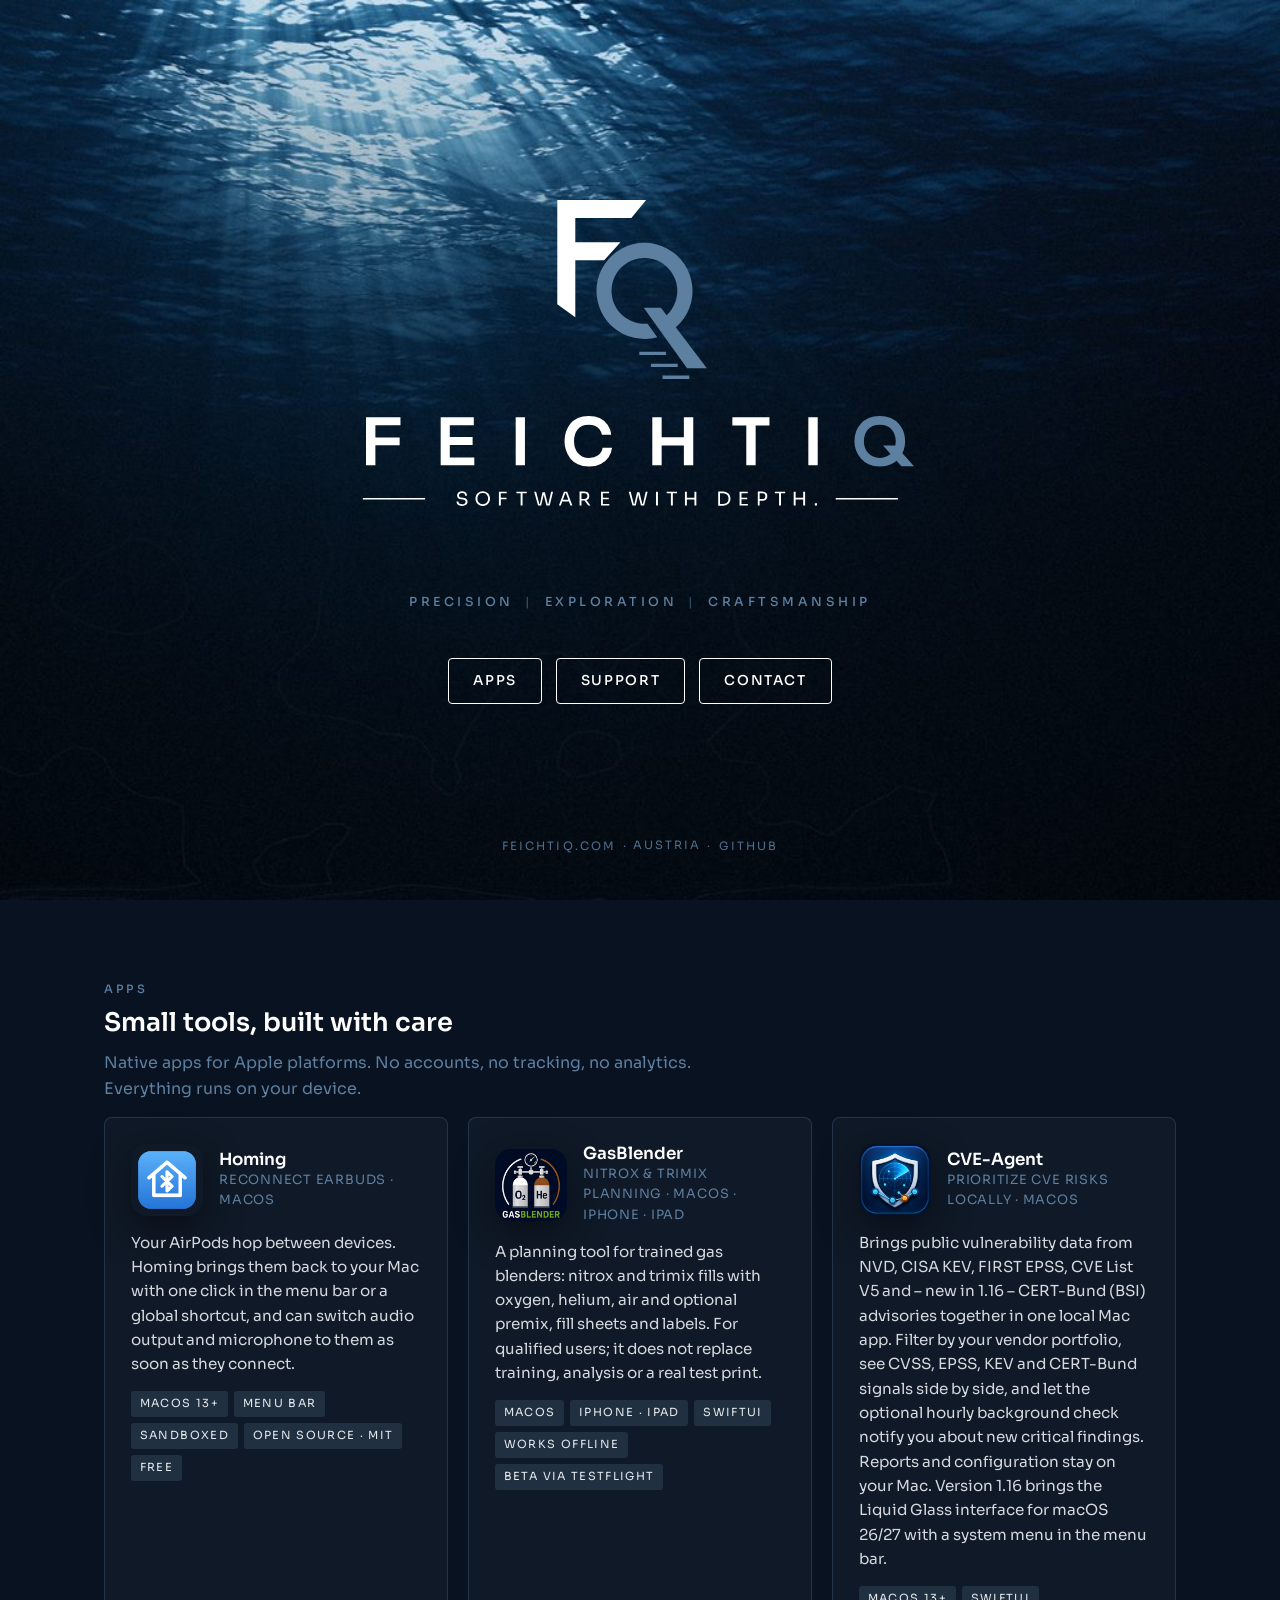
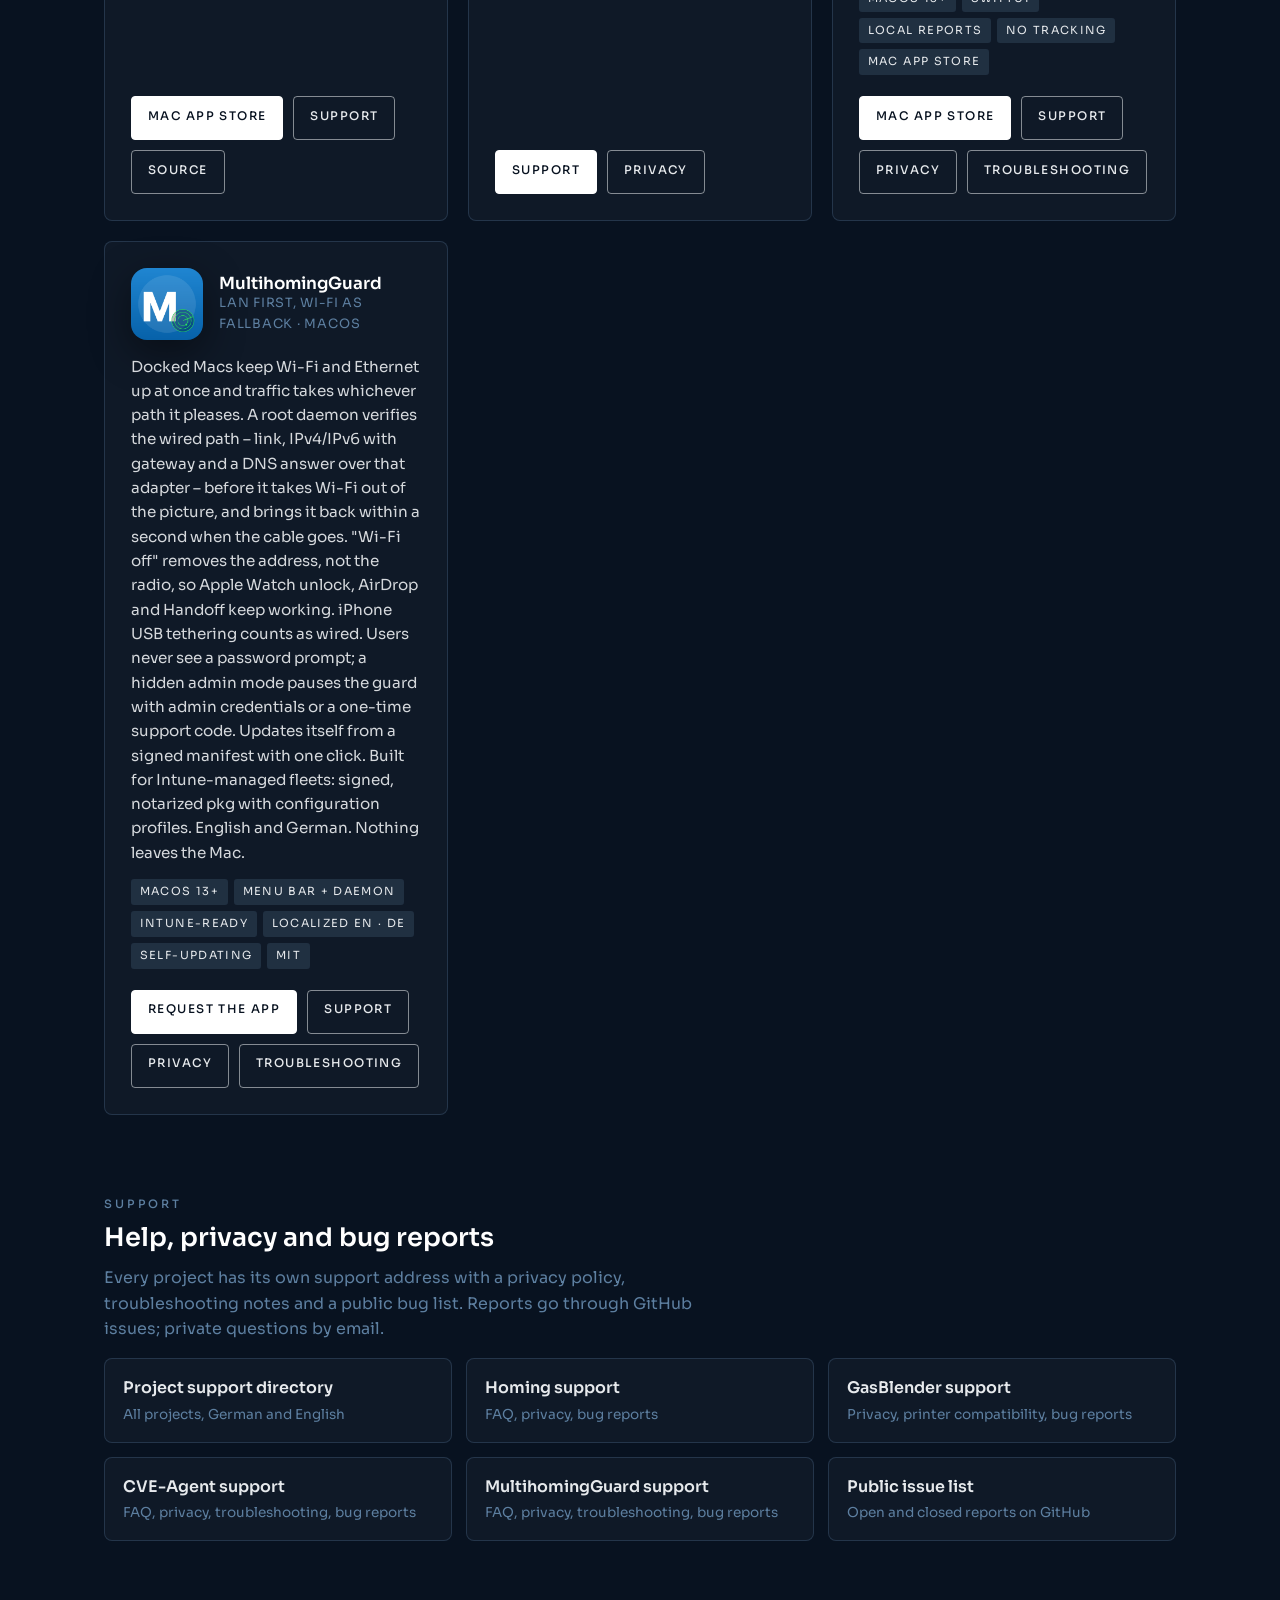
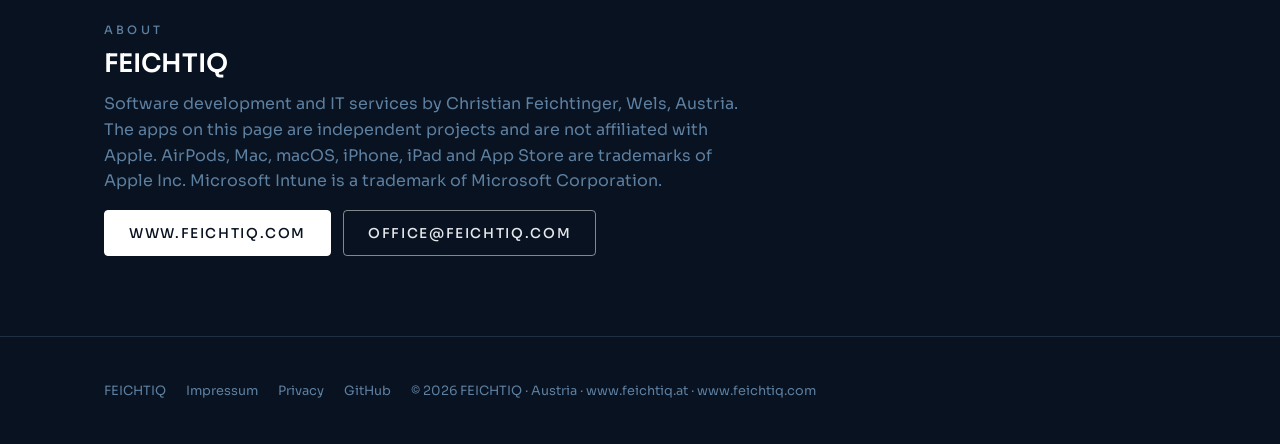
==== index.html @ 6951f6e7 "MultihomingGuard card: Wi-Fi off keeps Continuity, self-updating" ====
<!doctype html>
<html lang="en">
<head>
<meta charset="utf-8">
<meta name="viewport" content="width=device-width,initial-scale=1,viewport-fit=cover">
<title>FEICHTIQ — Apps by Christian Feichtinger</title>
<meta name="description" content="FEICHTIQ. Software with depth. Homing, CVE-Agent and MultihomingGuard for macOS, GasBlender for macOS, iPhone and iPad — apps, support and source code by Christian Feichtinger, Austria.">
<link rel="canonical" href="https://feichti01.github.io/">
<link rel="icon" href="/favicon.ico" sizes="16x16 32x32 48x48"><link rel="icon" type="image/svg+xml" href="/favicon.svg"><link rel="apple-touch-icon" href="/apple-touch-icon.png"><link rel="manifest" href="/site.webmanifest"><meta name="theme-color" content="#081220">
<meta property="og:title" content="FEICHTIQ — Apps by Christian Feichtinger"><meta property="og:description" content="Software with depth. Homing, CVE-Agent and MultihomingGuard for macOS, GasBlender for macOS, iPhone and iPad."><meta property="og:image" content="https://feichti01.github.io/img/og-1200x630.jpg"><meta property="og:url" content="https://feichti01.github.io/"><meta name="twitter:card" content="summary_large_image">
<link rel="preload" href="/fonts/Sora-var.woff2" as="font" type="font/woff2" crossorigin>
<link rel="stylesheet" href="/css/site.css?v=20260919">
</head>
<body class="dark">

<header class="hero">
  <img class="logo" src="/img/logo-stacked-dark.svg" alt="FEICHTIQ — Software with depth." width="1230" height="1226">
  <p class="tri"><span>Precision</span><span>Exploration</span><span>Craftsmanship</span></p>
  <div class="cta"><a class="btn" href="#apps">Apps</a><a class="btn" href="https://feichti01.github.io/support/">Support</a><a class="btn" href="mailto:office@feichtiq.com">Contact</a></div>
  <p class="at"><a href="https://www.feichtiq.com">feichtiq.com</a>· Austria ·<a href="https://github.com/feichti01">GitHub</a></p>
</header>

<main class="wrap">

<section class="block" id="apps" aria-labelledby="apps-heading">
  <p class="eyebrow">Apps</p>
  <h2 id="apps-heading">Small tools, built with care</h2>
  <p class="lead">Native apps for Apple platforms. No accounts, no tracking, no analytics. Everything runs on your device.</p>
  <div class="grid">

    <article class="app" aria-labelledby="homing-heading">
      <div class="head">
        <img class="icon" src="/img/homing-512.png" alt="" width="72" height="72">
        <div><h3 id="homing-heading">Homing</h3><div class="sub">Reconnect Earbuds · macOS</div></div>
      </div>
      <p>Your AirPods hop between devices. Homing brings them back to your Mac with one click in the menu bar or a global shortcut, and can switch audio output and microphone to them as soon as they connect.</p>
      <div class="tags"><span>macOS 13+</span><span>Menu bar</span><span>Sandboxed</span><span>Open source · MIT</span><span>Free</span></div>
      <div class="actions">
        <a class="btn solid" href="https://apps.apple.com/app/homing-reconnect-earbuds/id6809006124?mt=12">Mac App Store</a>
        <a class="btn quiet" href="https://feichti01.github.io/support/homing/en/">Support</a>
        <a class="btn quiet" href="https://github.com/feichti01/homing">Source</a>
      </div>
    </article>

    <article class="app" aria-labelledby="gasblender-heading">
      <div class="head">
        <img class="icon" src="/img/gasblender-512.png" alt="" width="72" height="72">
        <div><h3 id="gasblender-heading">GasBlender</h3><div class="sub">Nitrox &amp; Trimix planning · macOS · iPhone · iPad</div></div>
      </div>
      <p>A planning tool for trained gas blenders: nitrox and trimix fills with oxygen, helium, air and optional premix, fill sheets and labels. For qualified users; it does not replace training, analysis or a real test print.</p>
      <div class="tags"><span>macOS</span><span>iPhone · iPad</span><span>SwiftUI</span><span>Works offline</span><span>Beta via TestFlight</span></div>
      <div class="actions">
        <a class="btn solid" href="https://feichti01.github.io/gasblender/support/en/">Support</a>
        <a class="btn quiet" href="https://feichti01.github.io/gasblender/support/privacy.html#english">Privacy</a>
      </div>
    </article>

    <article class="app" aria-labelledby="cveagent-heading">
      <div class="head">
        <img class="icon" src="/img/cveagent-512.png" alt="" width="72" height="72">
        <div><h3 id="cveagent-heading">CVE-Agent</h3><div class="sub">Prioritize CVE risks locally · macOS</div></div>
      </div>
      <p>Brings public vulnerability data from NVD, CISA KEV, FIRST EPSS, CVE List V5 and – new in 1.16 – CERT-Bund (BSI) advisories together in one local Mac app. Filter by your vendor portfolio, see CVSS, EPSS, KEV and CERT-Bund signals side by side, and let the optional hourly background check notify you about new critical findings. Reports and configuration stay on your Mac. Version 1.16 brings the Liquid Glass interface for macOS 26/27 with a system menu in the menu bar.</p>
      <div class="tags"><span>macOS 13+</span><span>SwiftUI</span><span>Local reports</span><span>No tracking</span><span>Mac App Store</span></div>
      <div class="actions">
        <a class="btn solid" href="https://apps.apple.com/at/app/cve-agent/id6811044823?mt=12">Mac App Store</a>
        <a class="btn quiet" href="https://feichti01.github.io/support/cveagent/en/">Support</a>
        <a class="btn quiet" href="https://feichti01.github.io/support/cveagent/privacy.html">Privacy</a>
        <a class="btn quiet" href="https://feichti01.github.io/support/cveagent/troubleshooting.html">Troubleshooting</a>
      </div>
    </article>

    <article class="app" aria-labelledby="multihomingguard-heading">
      <div class="head">
        <img class="icon" src="/img/multihomingguard-512.png" alt="" width="72" height="72">
        <div><h3 id="multihomingguard-heading">MultihomingGuard</h3><div class="sub">LAN first, Wi-Fi as fallback · macOS</div></div>
      </div>
      <p>Docked Macs keep Wi-Fi and Ethernet up at once and traffic takes whichever path it pleases. A root daemon verifies the wired path – link, IPv4/IPv6 with gateway and a DNS answer over that adapter – before it takes Wi-Fi out of the picture, and brings it back within a second when the cable goes. "Wi-Fi off" removes the address, not the radio, so Apple Watch unlock, AirDrop and Handoff keep working. iPhone USB tethering counts as wired. Users never see a password prompt; a hidden admin mode pauses the guard with admin credentials or a one-time support code. Updates itself from a signed manifest with one click. Built for Intune-managed fleets: signed, notarized pkg with configuration profiles. English and German. Nothing leaves the Mac.</p>
      <div class="tags"><span>macOS 13+</span><span>Menu bar + daemon</span><span>Intune-ready</span><span>Localized EN · DE</span><span>Self-updating</span><span>MIT</span></div>
      <div class="actions">
        <a class="btn solid" href="mailto:office@feichtiq.com?subject=MultihomingGuard">Request the app</a>
        <a class="btn quiet" href="https://feichti01.github.io/support/multihomingguard/en/">Support</a>
        <a class="btn quiet" href="https://feichti01.github.io/support/multihomingguard/privacy.html#english">Privacy</a>
        <a class="btn quiet" href="https://feichti01.github.io/support/multihomingguard/troubleshooting.html#english">Troubleshooting</a>
      </div>
    </article>

  </div>
</section>

<section class="block" id="support" aria-labelledby="support-heading">
  <p class="eyebrow">Support</p>
  <h2 id="support-heading">Help, privacy and bug reports</h2>
  <p class="lead">Every project has its own support address with a privacy policy, troubleshooting notes and a public bug list. Reports go through GitHub issues; private questions by email.</p>
  <div class="links">
    <a href="https://feichti01.github.io/support/"><b>Project support directory</b><span>All projects, German and English</span></a>
    <a href="https://feichti01.github.io/support/homing/en/"><b>Homing support</b><span>FAQ, privacy, bug reports</span></a>
    <a href="https://feichti01.github.io/gasblender/support/en/"><b>GasBlender support</b><span>Privacy, printer compatibility, bug reports</span></a>
    <a href="https://feichti01.github.io/support/cveagent/en/"><b>CVE-Agent support</b><span>FAQ, privacy, troubleshooting, bug reports</span></a>
    <a href="https://feichti01.github.io/support/multihomingguard/en/"><b>MultihomingGuard support</b><span>FAQ, privacy, troubleshooting, bug reports</span></a>
    <a href="https://github.com/feichti01/support/issues"><b>Public issue list</b><span>Open and closed reports on GitHub</span></a>
  </div>
</section>

<section class="block" id="about" aria-labelledby="about-heading">
  <p class="eyebrow">About</p>
  <h2 id="about-heading">FEICHTIQ</h2>
  <p class="lead">Software development and IT services by Christian Feichtinger, Wels, Austria. The apps on this page are independent projects and are not affiliated with Apple. AirPods, Mac, macOS, iPhone, iPad and App Store are trademarks of Apple Inc. Microsoft Intune is a trademark of Microsoft Corporation.</p>
  <div class="cta" style="display:flex;flex-wrap:wrap;gap:12px"><a class="btn solid" href="https://www.feichtiq.com">www.feichtiq.com</a><a class="btn quiet" href="mailto:office@feichtiq.com">office@feichtiq.com</a></div>
</section>

</main>

<footer><div class="wrap"><a href="/">FEICHTIQ</a><a href="https://www.feichtiq.com/impressum/">Impressum</a><a href="/privacy/">Privacy</a><a href="https://github.com/feichti01">GitHub</a><span>© 2026 FEICHTIQ · Austria · www.feichtiq.at · www.feichtiq.com</span></div></footer>
</body>
</html>
---- css/site.css ----
/* feichti01.github.io — FEICHTIQ corporate design, mirrored from www.feichtiq.com (scripts/build_site.py).
   Sora self-hosted (OFL). No third-party requests, no scripts, no cookies. */
@font-face{font-family:"Sora";src:url(/fonts/Sora-var.woff2) format("woff2");font-weight:300 700;font-style:normal;font-display:swap}
:root{--navy:#081220;--ocean:#1E2937;--steel:#334155;--azure:#5D7FA0;--ice:#E6E9EC;--white:#fff}
*{box-sizing:border-box}html{scroll-behavior:smooth;-webkit-text-size-adjust:100%}
@media(prefers-reduced-motion:reduce){html{scroll-behavior:auto}}
body{margin:0;font-family:"Sora","Inter","SF Pro Display","Segoe UI",system-ui,sans-serif;color:var(--navy);background:var(--white);-webkit-font-smoothing:antialiased;line-height:1.6;overflow-x:hidden}
a{color:inherit}img{max-width:100%;height:auto;display:block}
.wrap{max-width:1120px;margin:0 auto;padding:0 clamp(20px,5vw,24px);padding-left:max(clamp(20px,5vw,24px),env(safe-area-inset-left));padding-right:max(clamp(20px,5vw,24px),env(safe-area-inset-right))}
.eyebrow{font-size:.72rem;letter-spacing:.28em;text-transform:uppercase;color:var(--azure);font-weight:500;margin:0 0 .6rem}
h1,h2,h3{font-weight:600;line-height:1.15;margin:0 0 .5em}
h1{font-size:clamp(1.75rem,6vw,2.5rem)}h2{font-size:clamp(1.3rem,4.5vw,1.6rem);margin-top:0}h3{font-size:1.05rem;margin:0 0 .3rem}
p{margin:0 0 1rem}
.btn{display:inline-block;padding:.8rem 1.5rem;min-height:44px;border:1px solid currentColor;border-radius:4px;text-decoration:none;font-size:.85rem;letter-spacing:.12em;text-transform:uppercase;font-weight:500;line-height:1.4}
.btn:hover{background:rgba(255,255,255,.08)}
.btn.solid{background:var(--navy);color:#fff;border-color:var(--navy)}.btn.solid:hover{background:var(--steel);border-color:var(--steel)}
.btn.quiet{color:var(--steel)}.btn.quiet:hover{background:var(--ice)}
section.block{padding:clamp(3rem,8vw,5rem) 0 0}
section.block .lead{max-width:640px;color:var(--steel)}
.grid{display:grid;gap:20px;grid-template-columns:repeat(auto-fill,minmax(min(100%,300px),1fr))}
.app{border:1px solid var(--ice);border-radius:8px;background:#fff;padding:clamp(18px,3vw,26px);display:flex;flex-direction:column;gap:.9rem}
.app .head{display:flex;align-items:center;gap:16px}
.app .icon{width:72px;height:72px;flex:0 0 72px;border-radius:16px;box-shadow:0 1px 0 rgba(8,18,32,.08),0 0 0 1px rgba(8,18,32,.06)}
.app .head h3{margin:0}.app .head .sub{font-size:.8rem;color:var(--steel);letter-spacing:.06em;text-transform:uppercase}
.app p{margin:0;font-size:.95rem}
.app .tags{display:flex;flex-wrap:wrap;gap:6px}
.app .tags span{font-size:.7rem;letter-spacing:.12em;text-transform:uppercase;color:var(--steel);background:var(--ice);padding:.25rem .55rem;border-radius:3px}
.app .actions{display:flex;flex-wrap:wrap;gap:10px;margin-top:auto;padding-top:.4rem}
.app .actions .btn{font-size:.74rem;padding:.65rem 1rem}
.links{display:grid;gap:14px;grid-template-columns:repeat(auto-fill,minmax(min(100%,260px),1fr))}
.links a{display:flex;flex-direction:column;gap:.2rem;min-height:44px;padding:1rem 1.1rem;border:1px solid var(--ice);border-radius:8px;text-decoration:none}
.links a b{font-weight:600}.links a span{font-size:.85rem;color:var(--steel)}
.links a:hover{border-color:var(--azure)}
footer{margin-top:clamp(3rem,8vw,5rem);padding:2.5rem 0 max(2.5rem,env(safe-area-inset-bottom));border-top:1px solid var(--ice);font-size:.8rem;color:var(--steel)}
footer .wrap{display:flex;flex-wrap:wrap;align-items:baseline;gap:.5rem 20px}
footer a{text-decoration:none;padding:.2rem 0}
nav.top{position:sticky;top:0;background:rgba(255,255,255,.92);backdrop-filter:blur(8px);-webkit-backdrop-filter:blur(8px);border-bottom:1px solid var(--ice);z-index:9}
nav.top .wrap{display:flex;align-items:center;justify-content:space-between;gap:12px;min-height:60px;padding-top:env(safe-area-inset-top)}
nav.top img{height:clamp(22px,5.5vw,30px);width:auto}
nav.top a{text-decoration:none;font-size:clamp(.68rem,2.2vw,.8rem);letter-spacing:.14em;text-transform:uppercase;margin-left:clamp(12px,3vw,22px);color:var(--steel)}
.legal{max-width:760px}
.legal h2{font-size:clamp(1.1rem,3.6vw,1.3rem);margin-top:2.6rem;padding-top:1.4rem;border-top:1px solid var(--ice)}
.legal h2:first-of-type{border-top:0;padding-top:0}
.legal ul{margin:0 0 1rem;padding-left:1.25rem}.legal li{margin-bottom:.4rem}
.legal .lead{font-size:1.02rem;color:var(--steel)}
.legal .stand{margin-top:2.5rem;font-size:.85rem;color:var(--steel)}
.legal a{text-underline-offset:2px}
/* hero — identical breakpoints and density switching to www.feichtiq.com */
.hero{min-height:100svh;display:flex;flex-direction:column;align-items:center;justify-content:center;text-align:center;position:relative;color:#fff;
  padding:calc(4.5rem + env(safe-area-inset-top)) max(clamp(20px,6vw,24px),env(safe-area-inset-left)) calc(6.5rem + env(safe-area-inset-bottom));
  background:var(--navy) url(/img/hero-768.jpg) center/cover no-repeat}
@media(min-width:769px){.hero{background-image:url(/img/hero-1280.jpg)}}
@media(min-width:1301px){.hero{background-image:url(/img/hero-1920.jpg)}}
@media(max-width:768px) and (min-resolution:2dppx){.hero{background-image:url(/img/hero-1280.jpg)}}
@media(min-width:769px) and (min-resolution:2dppx){.hero{background-image:url(/img/hero-1920.jpg)}}
@media(min-width:1301px) and (min-resolution:1.5dppx){.hero{background-image:url(/img/hero-2560.jpg)}}
.hero .logo{width:min(620px,84vw)}
.hero .tri{margin:clamp(2rem,7vw,3.2rem) 0 0;display:flex;flex-wrap:wrap;justify-content:center;gap:.15em 0;
  font-size:clamp(.62rem,2.3vw,.78rem);letter-spacing:.28em;text-transform:uppercase;color:var(--azure);font-weight:500}
.hero .tri span+span::before{content:"|";margin:0 .9em;opacity:.55}
.hero .cta{margin-top:clamp(2rem,6vw,2.8rem);display:flex;gap:14px;flex-wrap:wrap;justify-content:center}
.hero .at{position:absolute;left:0;right:0;bottom:calc(1.5rem + env(safe-area-inset-bottom));padding:0 20px;line-height:2;
  font-size:clamp(.64rem,2.1vw,.72rem);letter-spacing:.18em;text-transform:uppercase;color:var(--azure);opacity:.85}
.hero .at a{text-decoration:none;margin:0 .6em;display:inline-block;padding:.15rem 0}
@media(max-width:520px){.hero .tri{flex-direction:column;gap:.55em}.hero .tri span+span::before{content:none}}
@media(max-height:680px){.hero{padding-bottom:calc(2.5rem + env(safe-area-inset-bottom))}.hero .at{position:static;margin-top:2.5rem}}

/* dark variant (landing page): sections below the hero in the FEICHTIQ navy like www.feichtiq.com */
body.dark{background:var(--navy);color:var(--ice)}
body.dark section.block .lead,body.dark .app .head .sub,body.dark .links a span,body.dark footer{color:var(--azure)}
body.dark h2,body.dark h3{color:#fff}
body.dark .app{background:rgba(30,41,55,.35);border-color:rgba(93,127,160,.28)}
body.dark .app .icon{box-shadow:0 12px 40px rgba(0,0,0,.45)}
body.dark .app p{opacity:.92}
body.dark .app .tags span{color:var(--ice);background:rgba(93,127,160,.22)}
body.dark .btn.solid{background:#fff;color:var(--navy);border-color:#fff}body.dark .btn.solid:hover{background:var(--ice);border-color:var(--ice)}
body.dark .btn.quiet{color:var(--ice);border-color:rgba(230,233,236,.55)}body.dark .btn.quiet:hover{background:rgba(255,255,255,.08)}
body.dark .links a{border-color:rgba(93,127,160,.28);background:rgba(30,41,55,.35)}body.dark .links a:hover{border-color:var(--azure)}
body.dark footer{border-top-color:rgba(93,127,160,.28)}
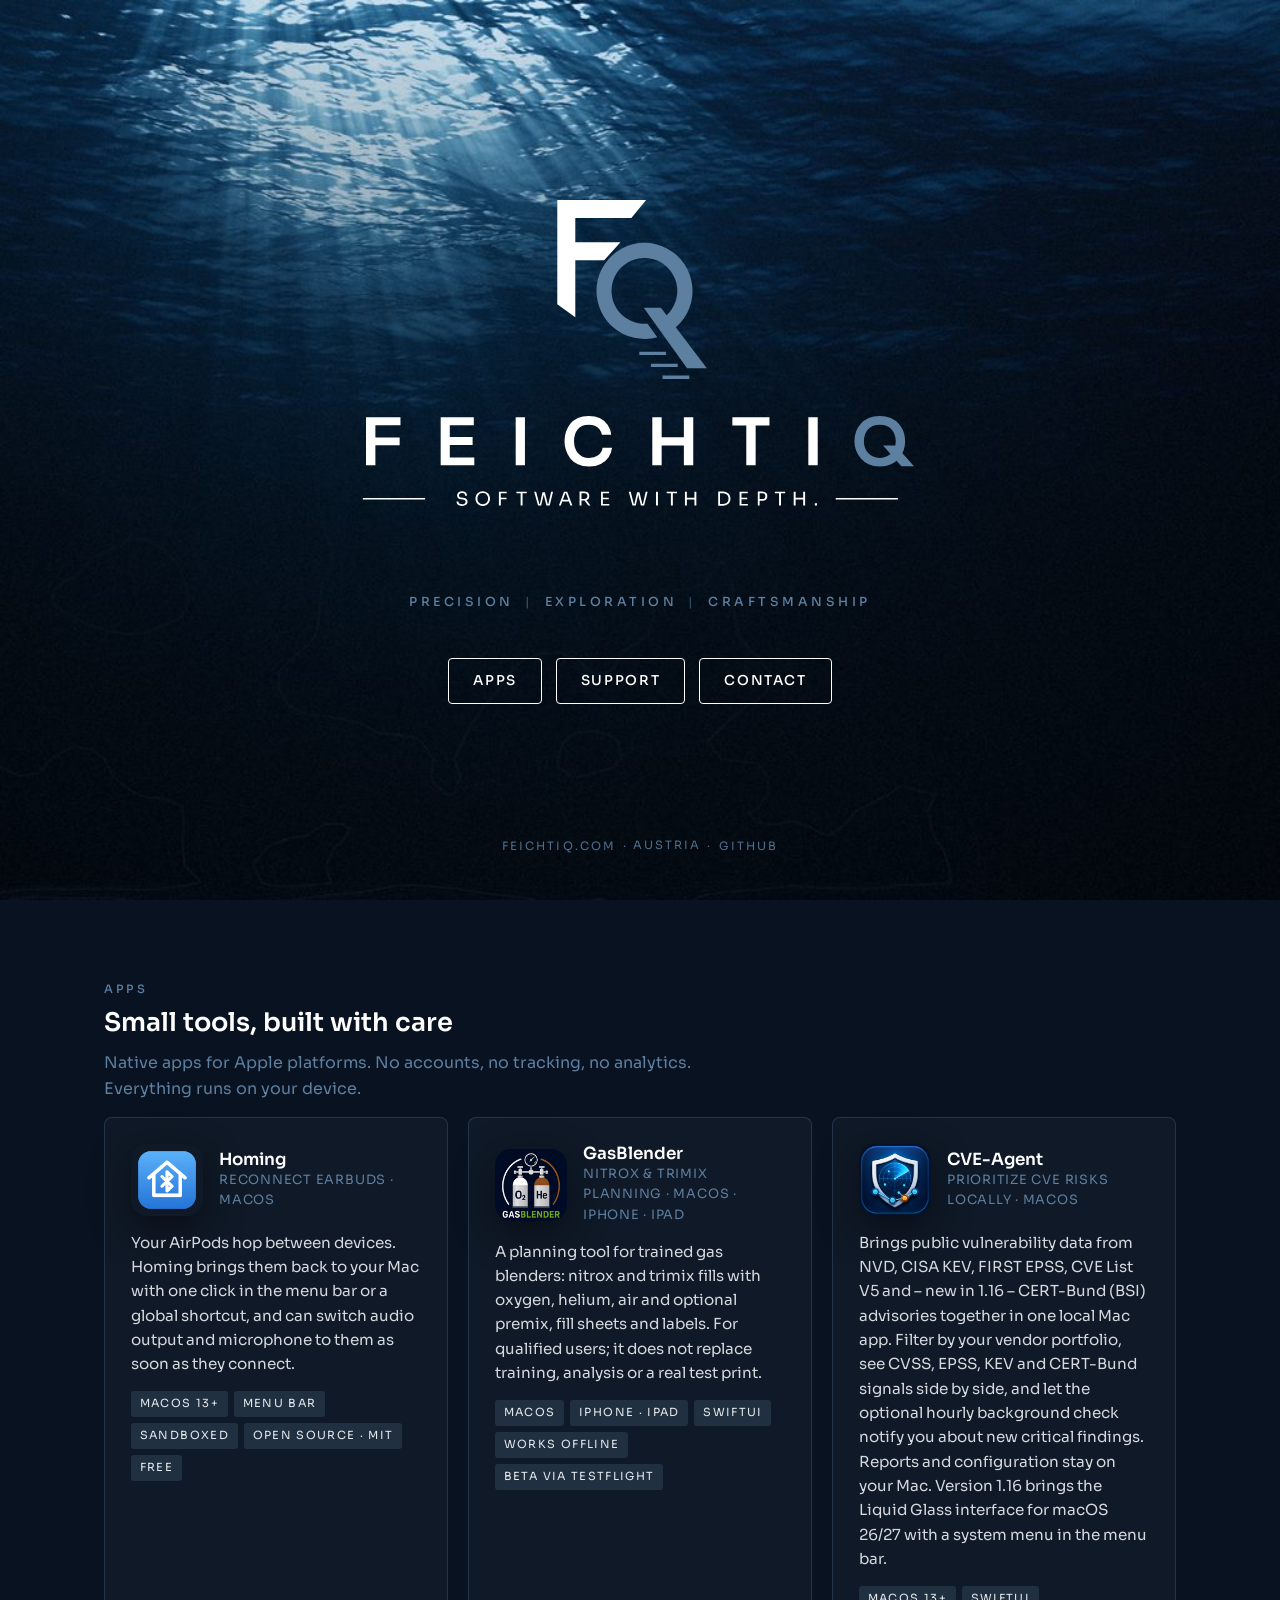
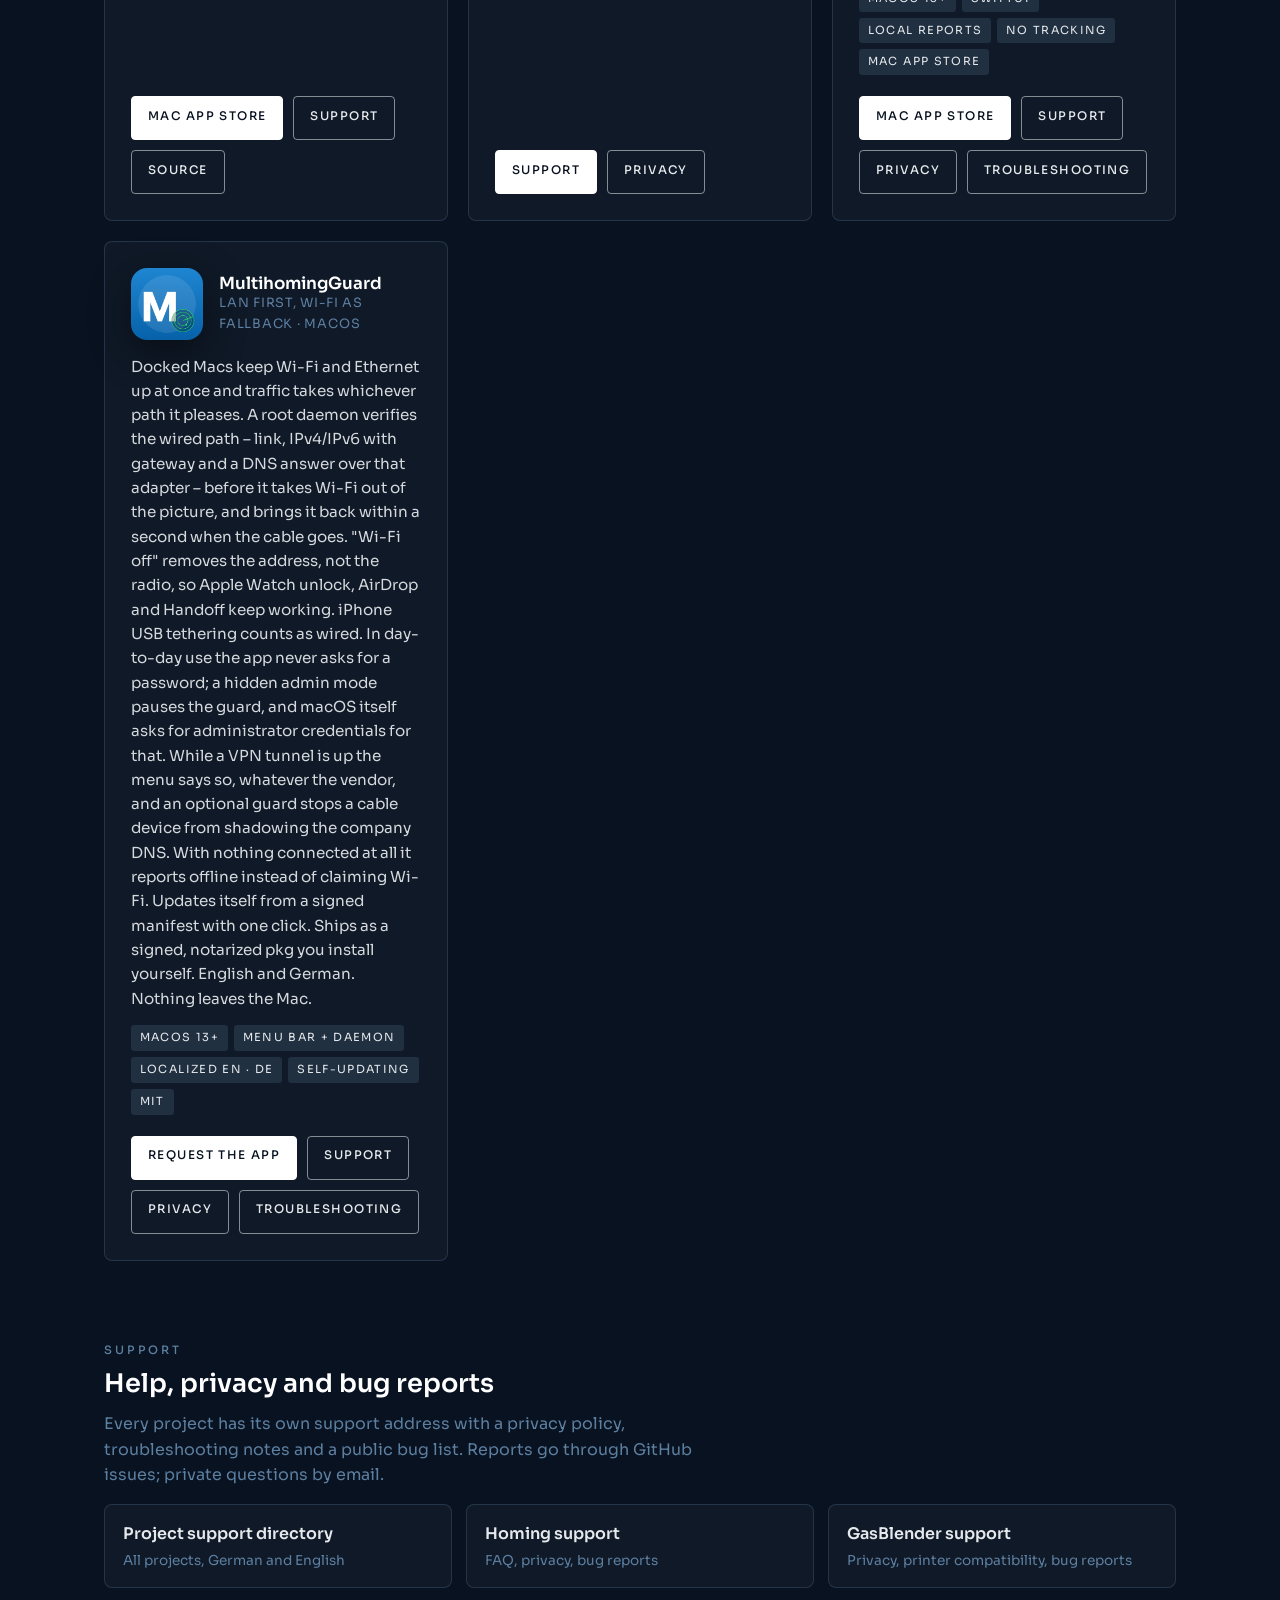
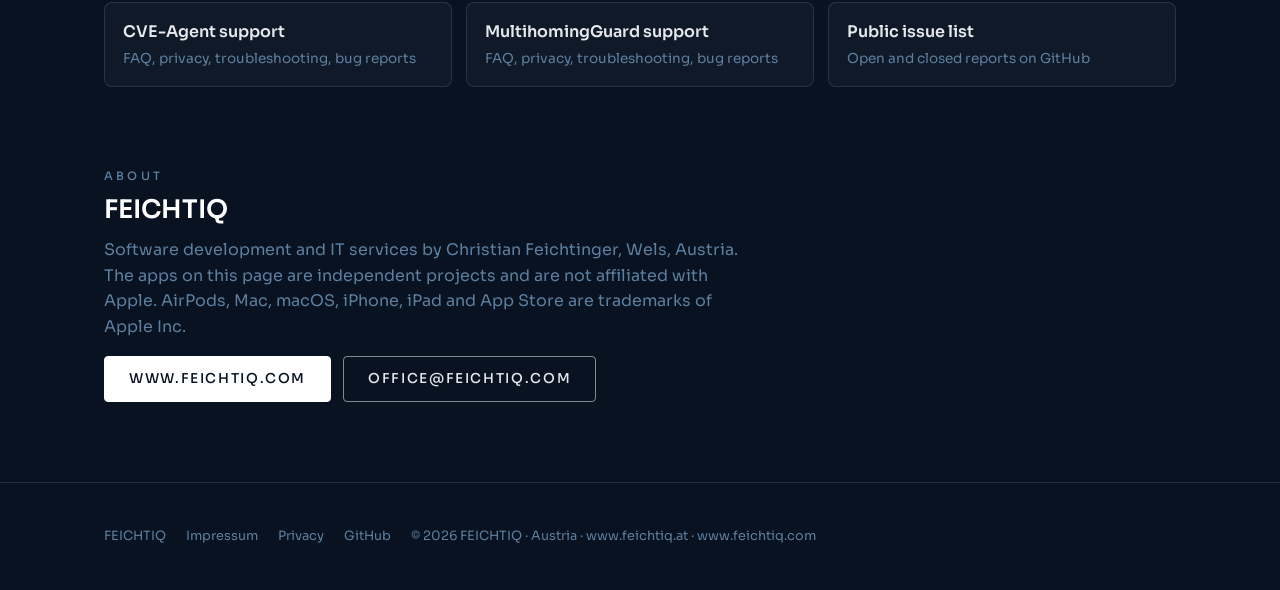
==== commit 8fe718f1: "MultihomingGuard card: self-service install, no fleet claims Fleet management left the product, so t" ====
--- a/index.html
+++ b/index.html
@@ -75,8 +75,8 @@
         <img class="icon" src="/img/multihomingguard-512.png" alt="" width="72" height="72">
         <div><h3 id="multihomingguard-heading">MultihomingGuard</h3><div class="sub">LAN first, Wi-Fi as fallback · macOS</div></div>
       </div>
-      <p>Docked Macs keep Wi-Fi and Ethernet up at once and traffic takes whichever path it pleases. A root daemon verifies the wired path – link, IPv4/IPv6 with gateway and a DNS answer over that adapter – before it takes Wi-Fi out of the picture, and brings it back within a second when the cable goes. "Wi-Fi off" removes the address, not the radio, so Apple Watch unlock, AirDrop and Handoff keep working. iPhone USB tethering counts as wired. Users never see a password prompt; a hidden admin mode pauses the guard with admin credentials or a one-time support code. Updates itself from a signed manifest with one click. Built for Intune-managed fleets: signed, notarized pkg with configuration profiles. English and German. Nothing leaves the Mac.</p>
-      <div class="tags"><span>macOS 13+</span><span>Menu bar + daemon</span><span>Intune-ready</span><span>Localized EN · DE</span><span>Self-updating</span><span>MIT</span></div>
+      <p>Docked Macs keep Wi-Fi and Ethernet up at once and traffic takes whichever path it pleases. A root daemon verifies the wired path – link, IPv4/IPv6 with gateway and a DNS answer over that adapter – before it takes Wi-Fi out of the picture, and brings it back within a second when the cable goes. "Wi-Fi off" removes the address, not the radio, so Apple Watch unlock, AirDrop and Handoff keep working. iPhone USB tethering counts as wired. In day-to-day use the app never asks for a password; a hidden admin mode pauses the guard, and macOS itself asks for administrator credentials for that. While a VPN tunnel is up the menu says so, whatever the vendor, and an optional guard stops a cable device from shadowing the company DNS. With nothing connected at all it reports offline instead of claiming Wi-Fi. Updates itself from a signed manifest with one click. Ships as a signed, notarized pkg you install yourself. English and German. Nothing leaves the Mac.</p>
+      <div class="tags"><span>macOS 13+</span><span>Menu bar + daemon</span><span>Localized EN · DE</span><span>Self-updating</span><span>MIT</span></div>
       <div class="actions">
         <a class="btn solid" href="mailto:office@feichtiq.com?subject=MultihomingGuard">Request the app</a>
         <a class="btn quiet" href="https://feichti01.github.io/support/multihomingguard/en/">Support</a>
@@ -105,7 +105,7 @@
 <section class="block" id="about" aria-labelledby="about-heading">
   <p class="eyebrow">About</p>
   <h2 id="about-heading">FEICHTIQ</h2>
-  <p class="lead">Software development and IT services by Christian Feichtinger, Wels, Austria. The apps on this page are independent projects and are not affiliated with Apple. AirPods, Mac, macOS, iPhone, iPad and App Store are trademarks of Apple Inc. Microsoft Intune is a trademark of Microsoft Corporation.</p>
+  <p class="lead">Software development and IT services by Christian Feichtinger, Wels, Austria. The apps on this page are independent projects and are not affiliated with Apple. AirPods, Mac, macOS, iPhone, iPad and App Store are trademarks of Apple Inc.</p>
   <div class="cta" style="display:flex;flex-wrap:wrap;gap:12px"><a class="btn solid" href="https://www.feichtiq.com">www.feichtiq.com</a><a class="btn quiet" href="mailto:office@feichtiq.com">office@feichtiq.com</a></div>
 </section>
 
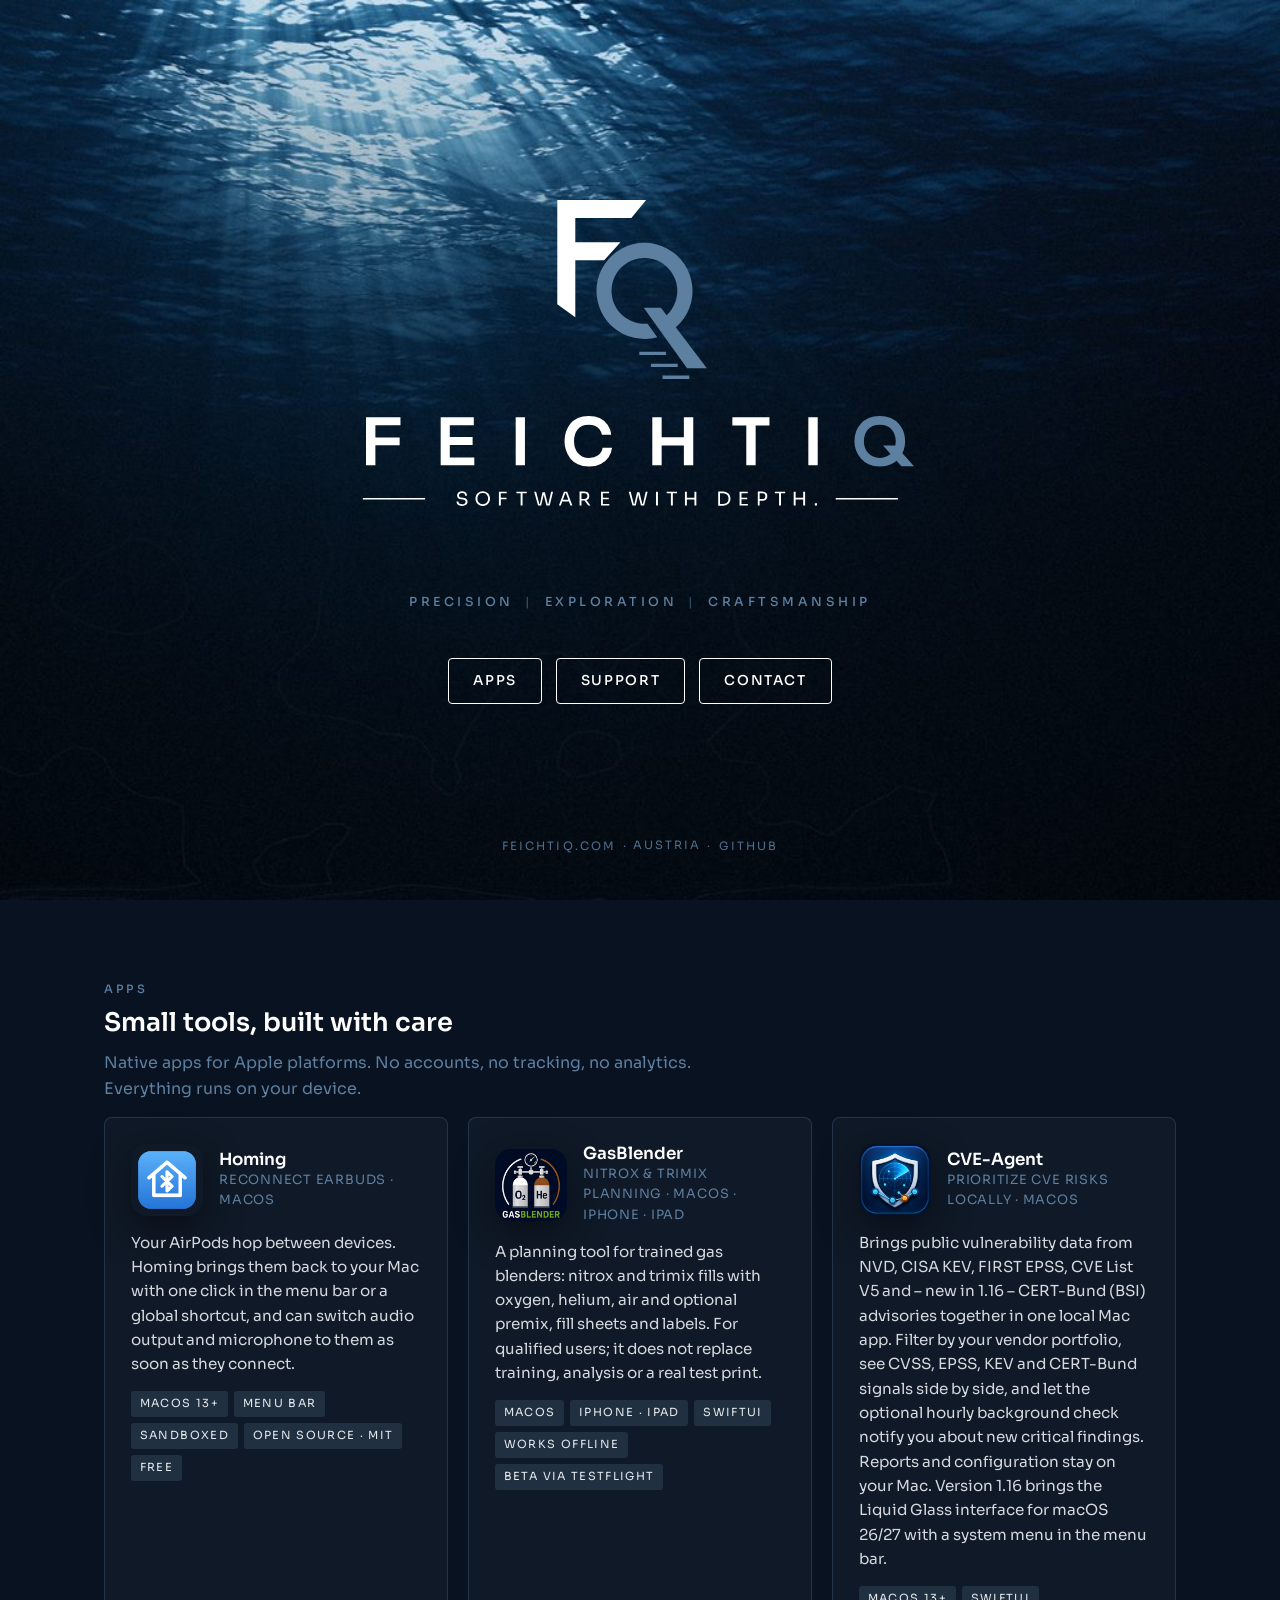
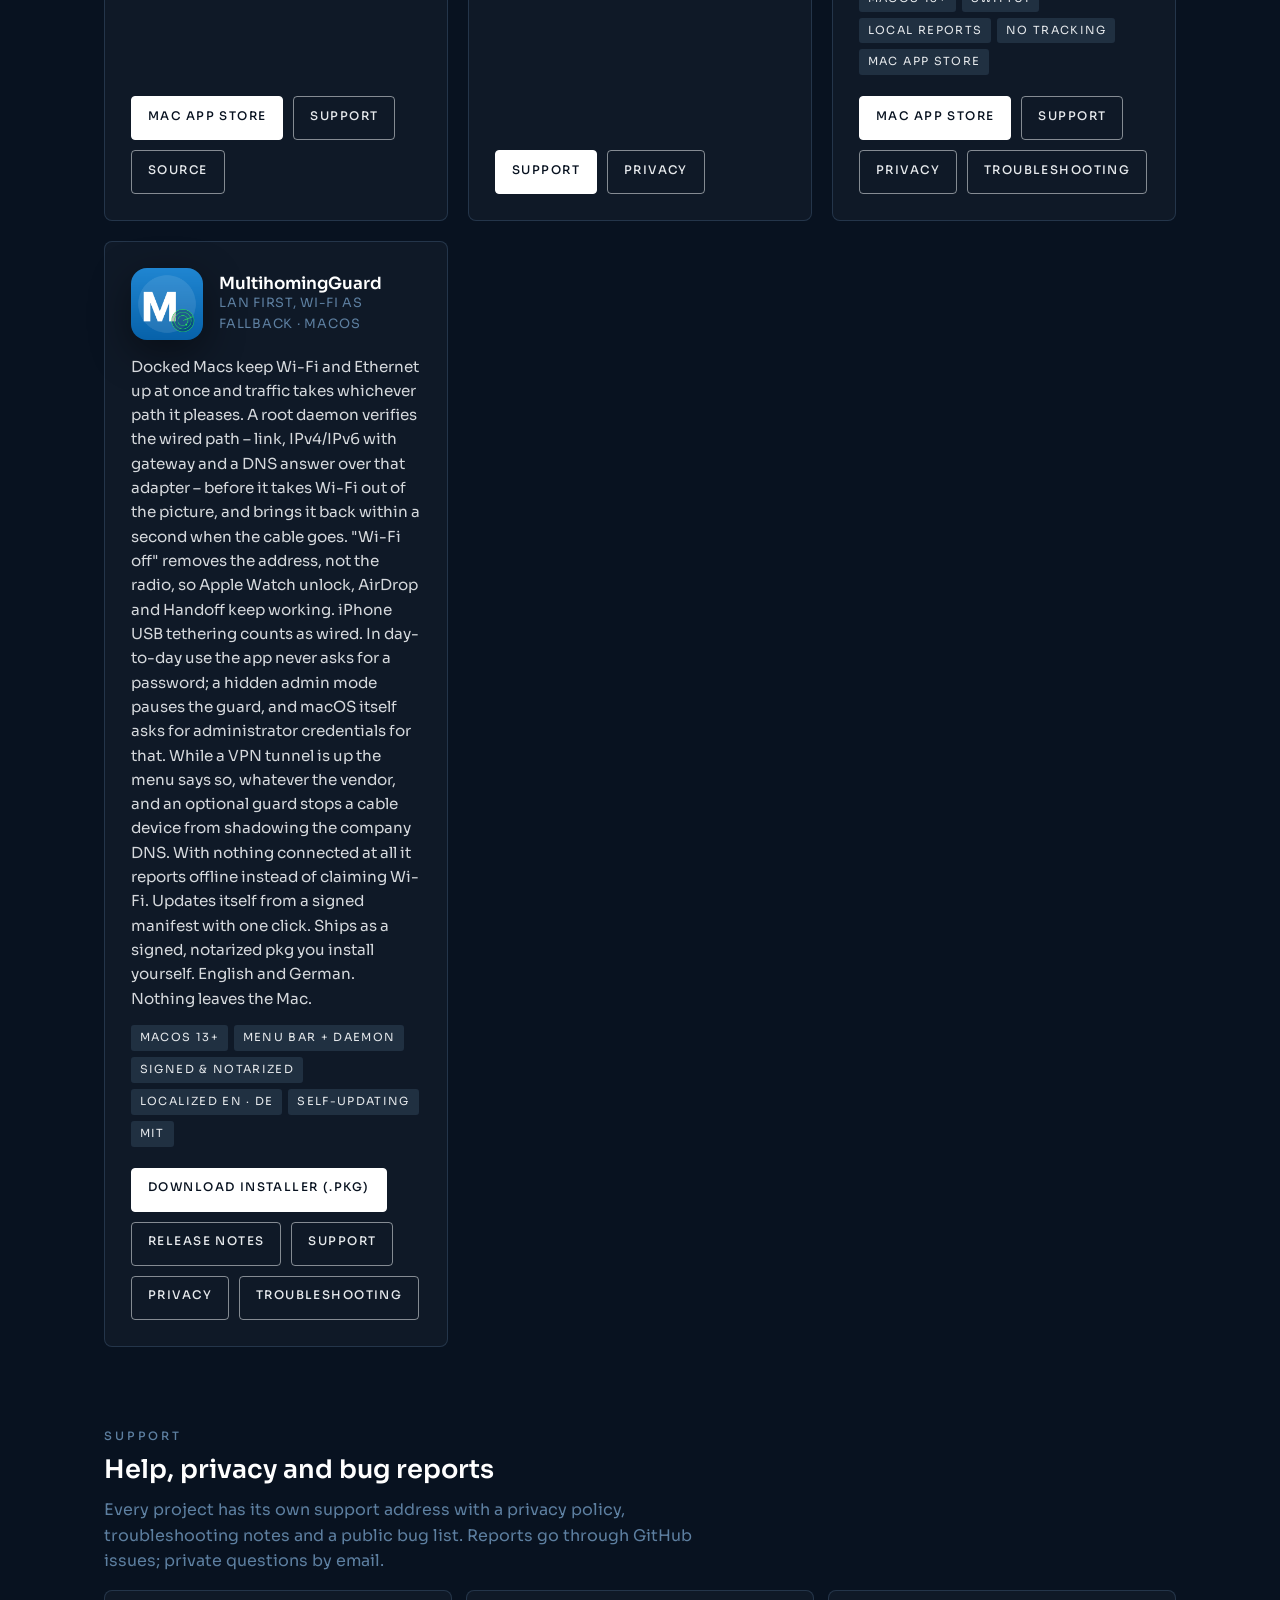
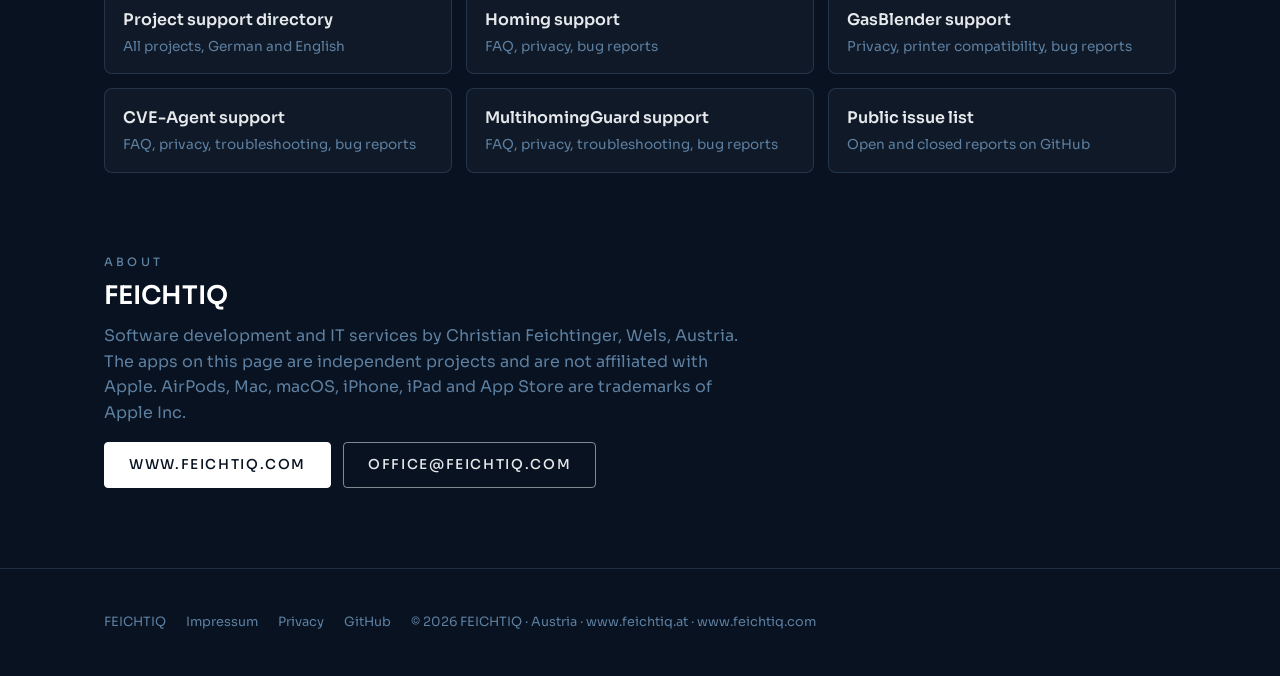
==== commit f48eee07: "MultihomingGuard card: offer the download instead of asking for the app Users install it themselves " ====
--- a/index.html
+++ b/index.html
@@ -76,9 +76,10 @@
         <div><h3 id="multihomingguard-heading">MultihomingGuard</h3><div class="sub">LAN first, Wi-Fi as fallback · macOS</div></div>
       </div>
       <p>Docked Macs keep Wi-Fi and Ethernet up at once and traffic takes whichever path it pleases. A root daemon verifies the wired path – link, IPv4/IPv6 with gateway and a DNS answer over that adapter – before it takes Wi-Fi out of the picture, and brings it back within a second when the cable goes. "Wi-Fi off" removes the address, not the radio, so Apple Watch unlock, AirDrop and Handoff keep working. iPhone USB tethering counts as wired. In day-to-day use the app never asks for a password; a hidden admin mode pauses the guard, and macOS itself asks for administrator credentials for that. While a VPN tunnel is up the menu says so, whatever the vendor, and an optional guard stops a cable device from shadowing the company DNS. With nothing connected at all it reports offline instead of claiming Wi-Fi. Updates itself from a signed manifest with one click. Ships as a signed, notarized pkg you install yourself. English and German. Nothing leaves the Mac.</p>
-      <div class="tags"><span>macOS 13+</span><span>Menu bar + daemon</span><span>Localized EN · DE</span><span>Self-updating</span><span>MIT</span></div>
+      <div class="tags"><span>macOS 13+</span><span>Menu bar + daemon</span><span>Signed &amp; notarized</span><span>Localized EN · DE</span><span>Self-updating</span><span>MIT</span></div>
       <div class="actions">
-        <a class="btn solid" href="mailto:office@feichtiq.com?subject=MultihomingGuard">Request the app</a>
+        <a class="btn solid" href="https://www.feichtiq.com/dl/MultihomingGuard-latest.pkg">Download installer (.pkg)</a>
+        <a class="btn quiet" href="https://www.feichtiq.com/#apps">Release notes</a>
         <a class="btn quiet" href="https://feichti01.github.io/support/multihomingguard/en/">Support</a>
         <a class="btn quiet" href="https://feichti01.github.io/support/multihomingguard/privacy.html#english">Privacy</a>
         <a class="btn quiet" href="https://feichti01.github.io/support/multihomingguard/troubleshooting.html#english">Troubleshooting</a>
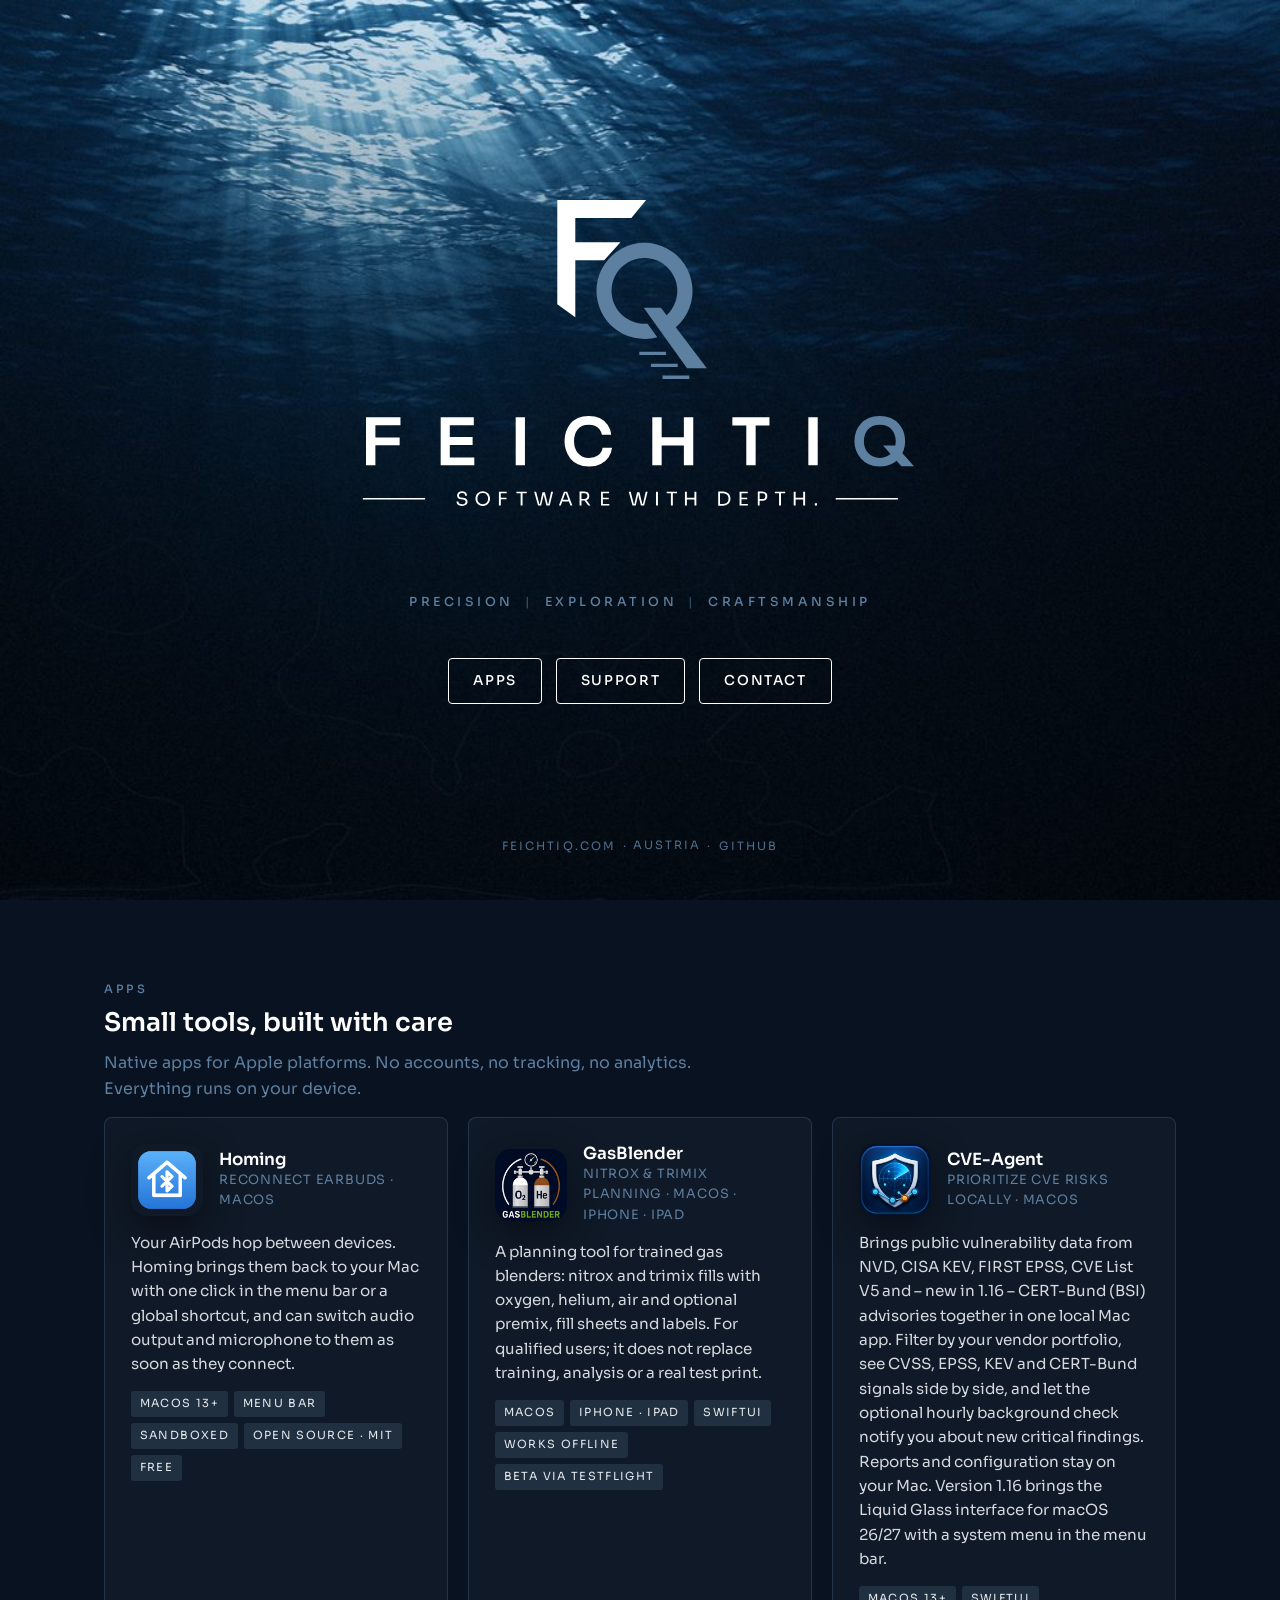
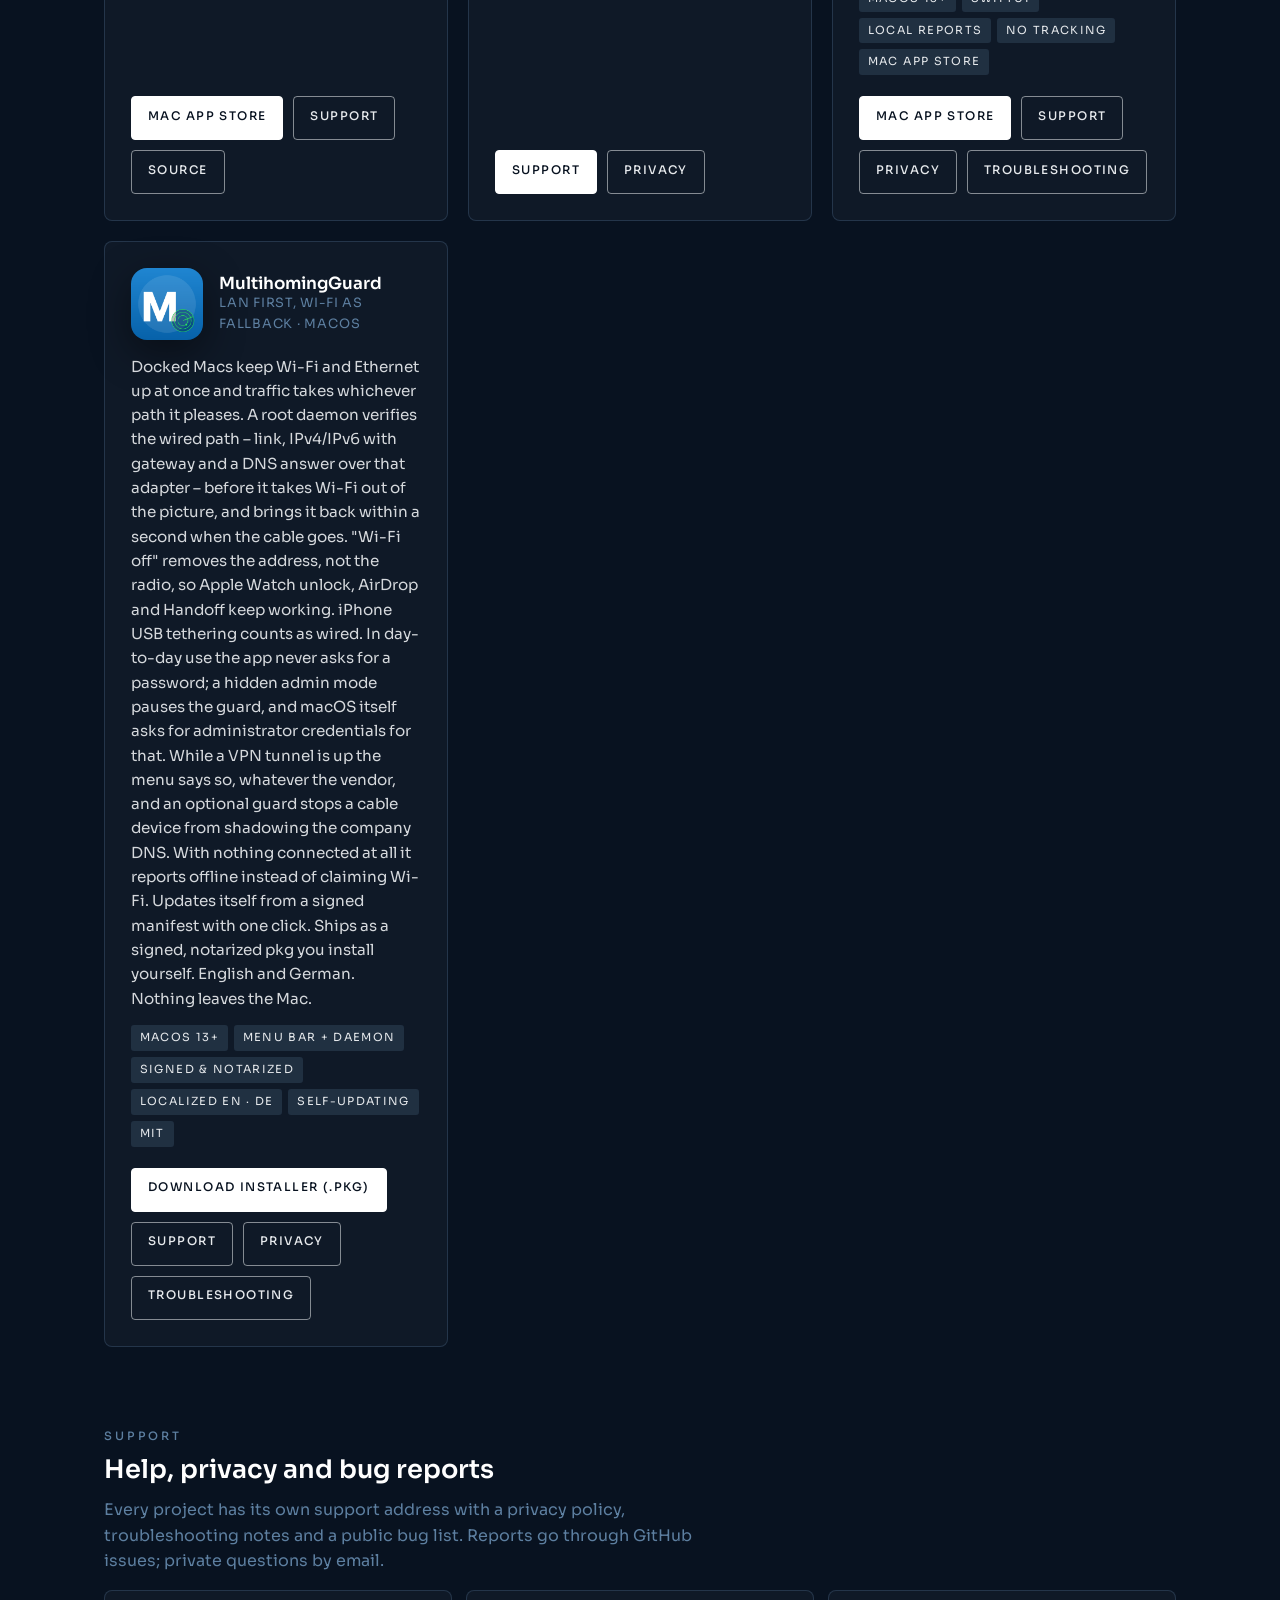
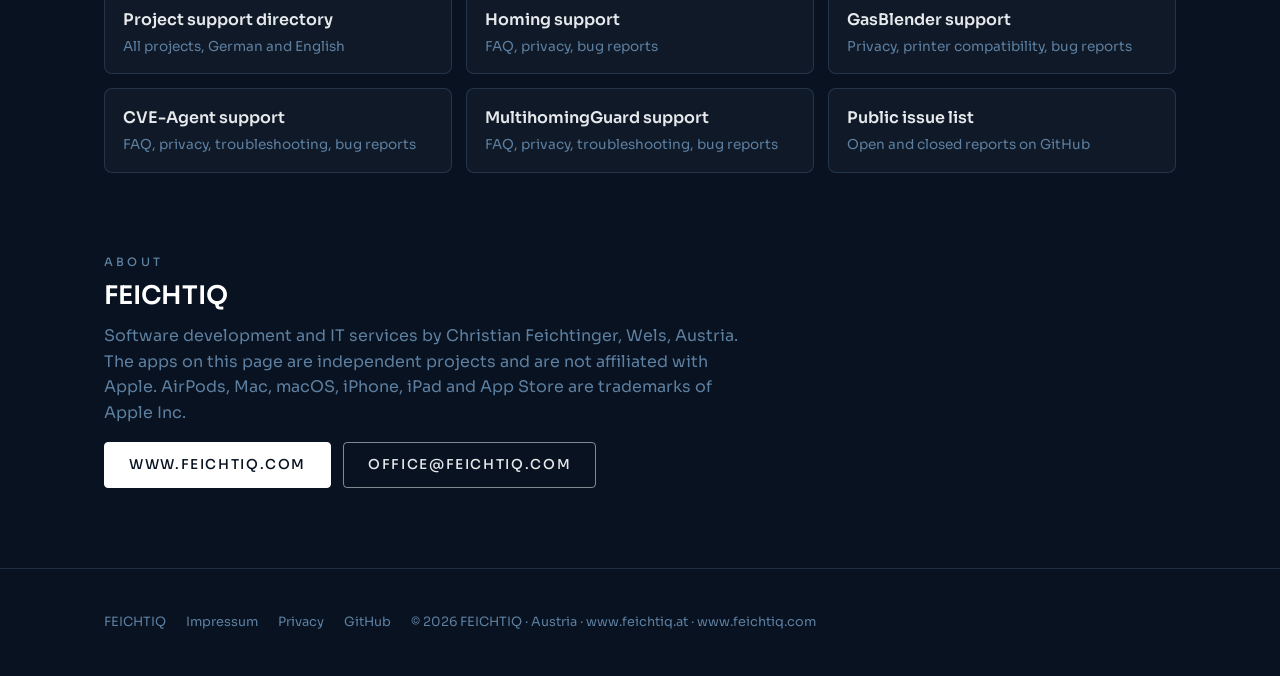
==== commit db96f4c7: "Drop the release-notes button: there are no release notes I added it an hour ago pointing at the app" ====
--- a/index.html
+++ b/index.html
@@ -79,7 +79,6 @@
       <div class="tags"><span>macOS 13+</span><span>Menu bar + daemon</span><span>Signed &amp; notarized</span><span>Localized EN · DE</span><span>Self-updating</span><span>MIT</span></div>
       <div class="actions">
         <a class="btn solid" href="https://www.feichtiq.com/dl/MultihomingGuard-latest.pkg">Download installer (.pkg)</a>
-        <a class="btn quiet" href="https://www.feichtiq.com/#apps">Release notes</a>
         <a class="btn quiet" href="https://feichti01.github.io/support/multihomingguard/en/">Support</a>
         <a class="btn quiet" href="https://feichti01.github.io/support/multihomingguard/privacy.html#english">Privacy</a>
         <a class="btn quiet" href="https://feichti01.github.io/support/multihomingguard/troubleshooting.html#english">Troubleshooting</a>
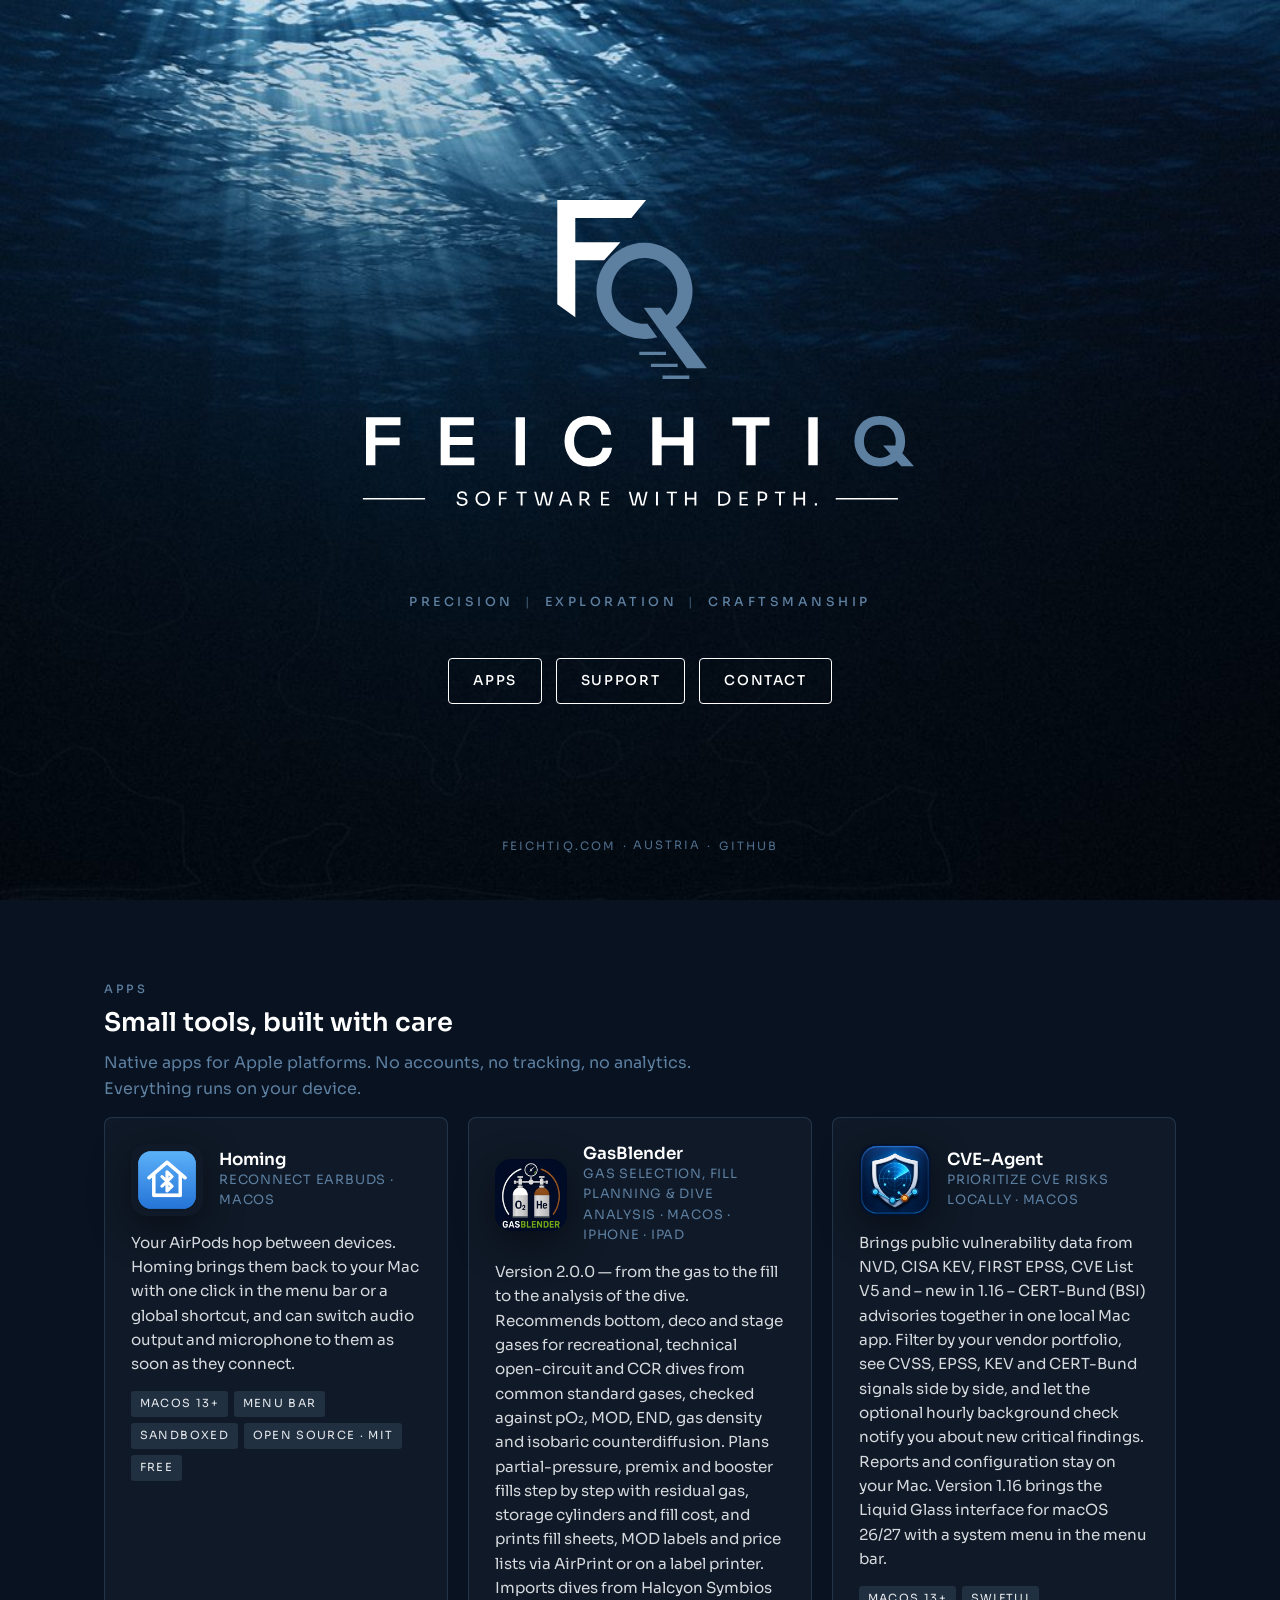
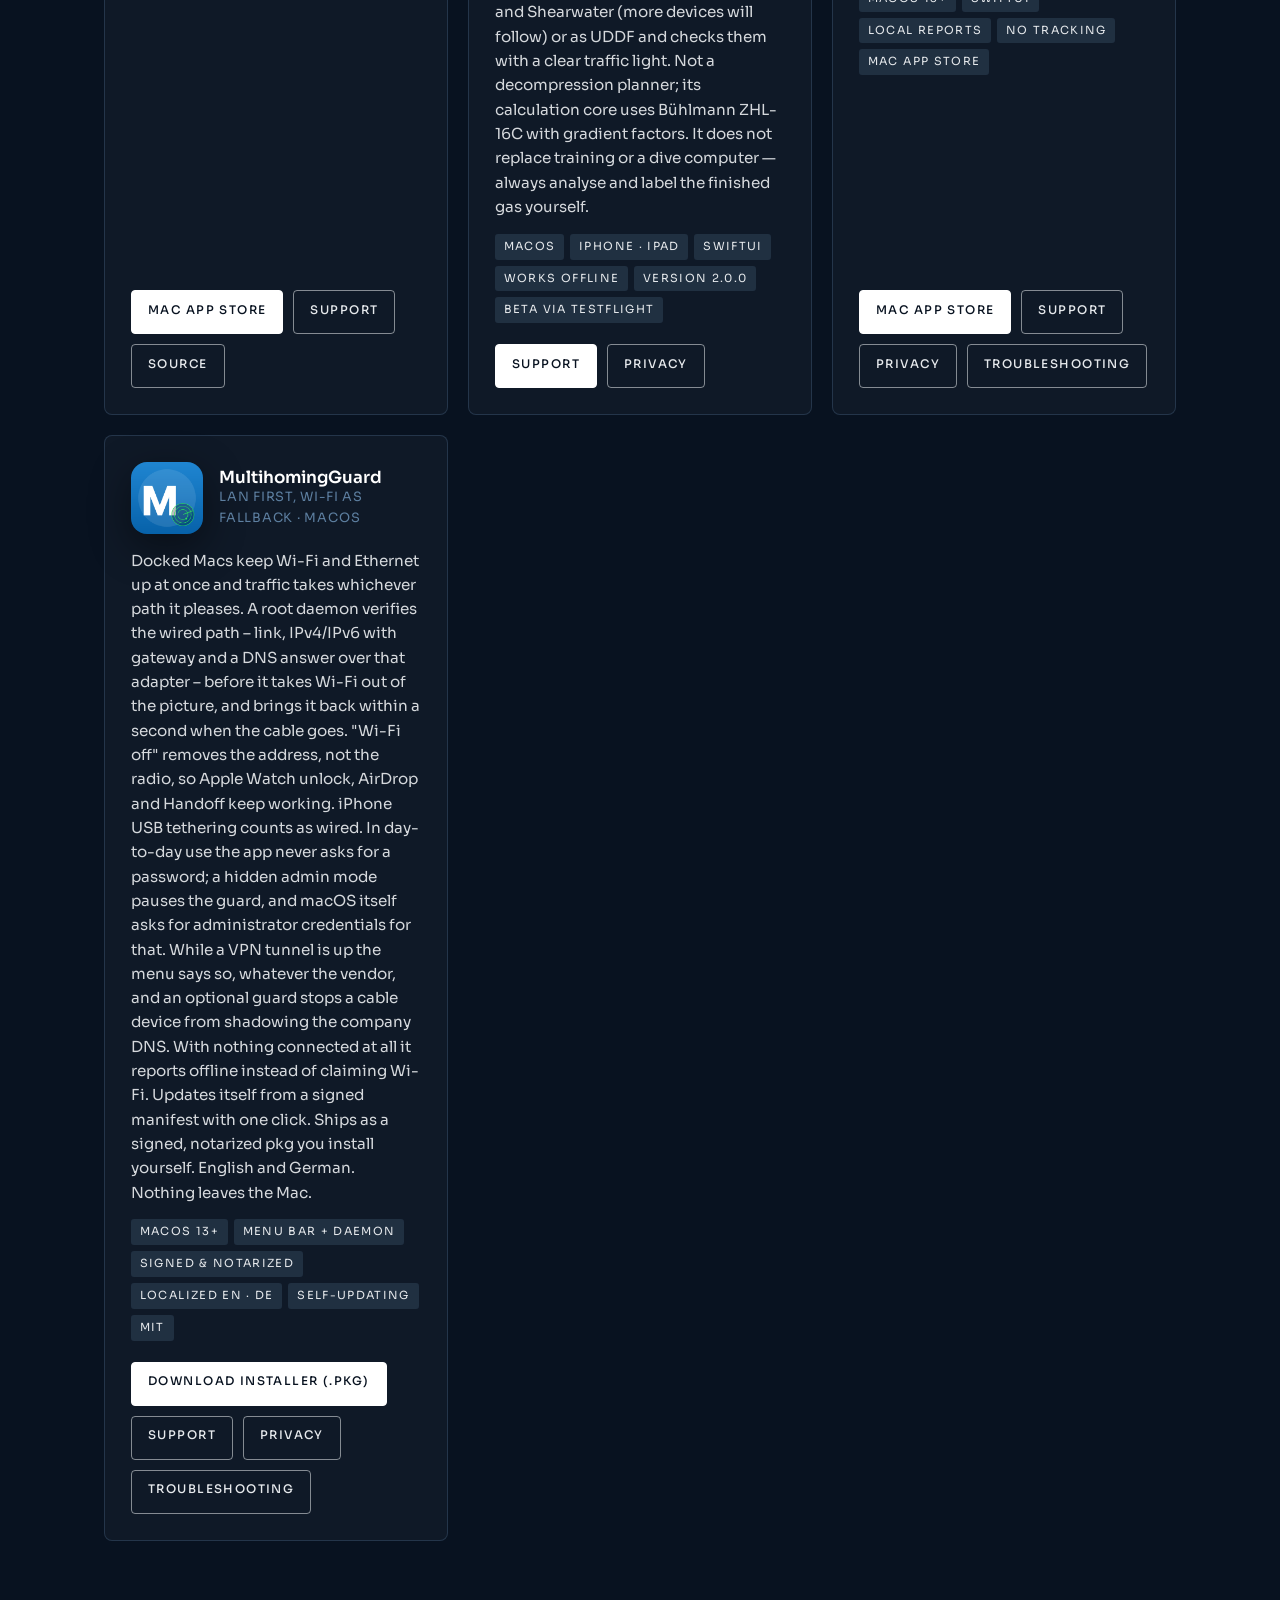
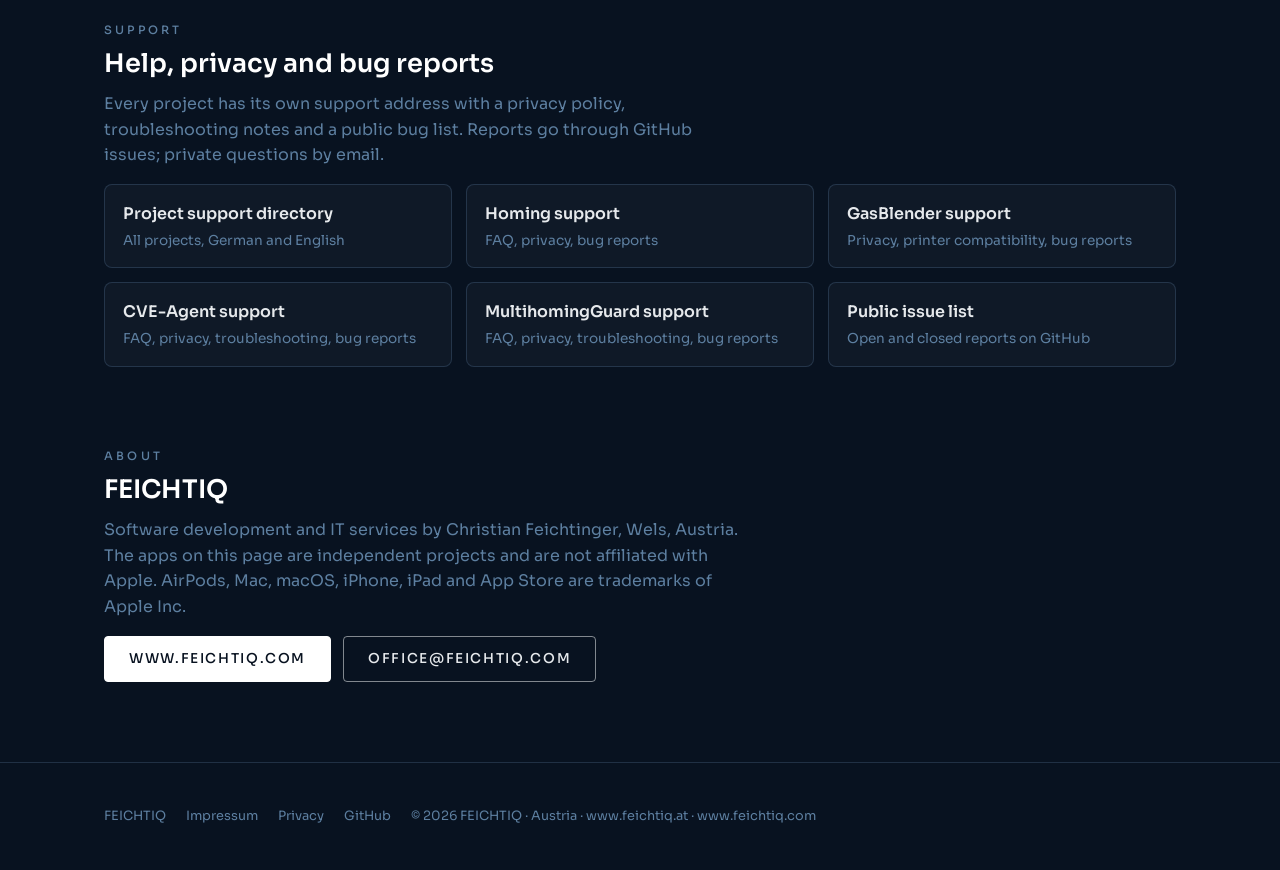
==== commit e94fc6bc: "GasBlender card: release 2.0.0 text, still in TestFlight beta Co-Authored-By: Claude Opus 5.5 <norep" ====
--- a/index.html
+++ b/index.html
@@ -45,10 +45,10 @@
     <article class="app" aria-labelledby="gasblender-heading">
       <div class="head">
         <img class="icon" src="/img/gasblender-512.png" alt="" width="72" height="72">
-        <div><h3 id="gasblender-heading">GasBlender</h3><div class="sub">Nitrox &amp; Trimix planning · macOS · iPhone · iPad</div></div>
+        <div><h3 id="gasblender-heading">GasBlender</h3><div class="sub">Gas selection, fill planning &amp; dive analysis · macOS · iPhone · iPad</div></div>
       </div>
-      <p>A planning tool for trained gas blenders: nitrox and trimix fills with oxygen, helium, air and optional premix, fill sheets and labels. For qualified users; it does not replace training, analysis or a real test print.</p>
-      <div class="tags"><span>macOS</span><span>iPhone · iPad</span><span>SwiftUI</span><span>Works offline</span><span>Beta via TestFlight</span></div>
+      <p>Version 2.0.0 — from the gas to the fill to the analysis of the dive. Recommends bottom, deco and stage gases for recreational, technical open-circuit and CCR dives from common standard gases, checked against pO₂, MOD, END, gas density and isobaric counterdiffusion. Plans partial-pressure, premix and booster fills step by step with residual gas, storage cylinders and fill cost, and prints fill sheets, MOD labels and price lists via AirPrint or on a label printer. Imports dives from Halcyon Symbios and Shearwater (more devices will follow) or as UDDF and checks them with a clear traffic light. Not a decompression planner; its calculation core uses Bühlmann ZHL-16C with gradient factors. It does not replace training or a dive computer — always analyse and label the finished gas yourself.</p>
+      <div class="tags"><span>macOS</span><span>iPhone · iPad</span><span>SwiftUI</span><span>Works offline</span><span>Version 2.0.0</span><span>Beta via TestFlight</span></div>
       <div class="actions">
         <a class="btn solid" href="https://feichti01.github.io/gasblender/support/en/">Support</a>
         <a class="btn quiet" href="https://feichti01.github.io/gasblender/support/privacy.html#english">Privacy</a>
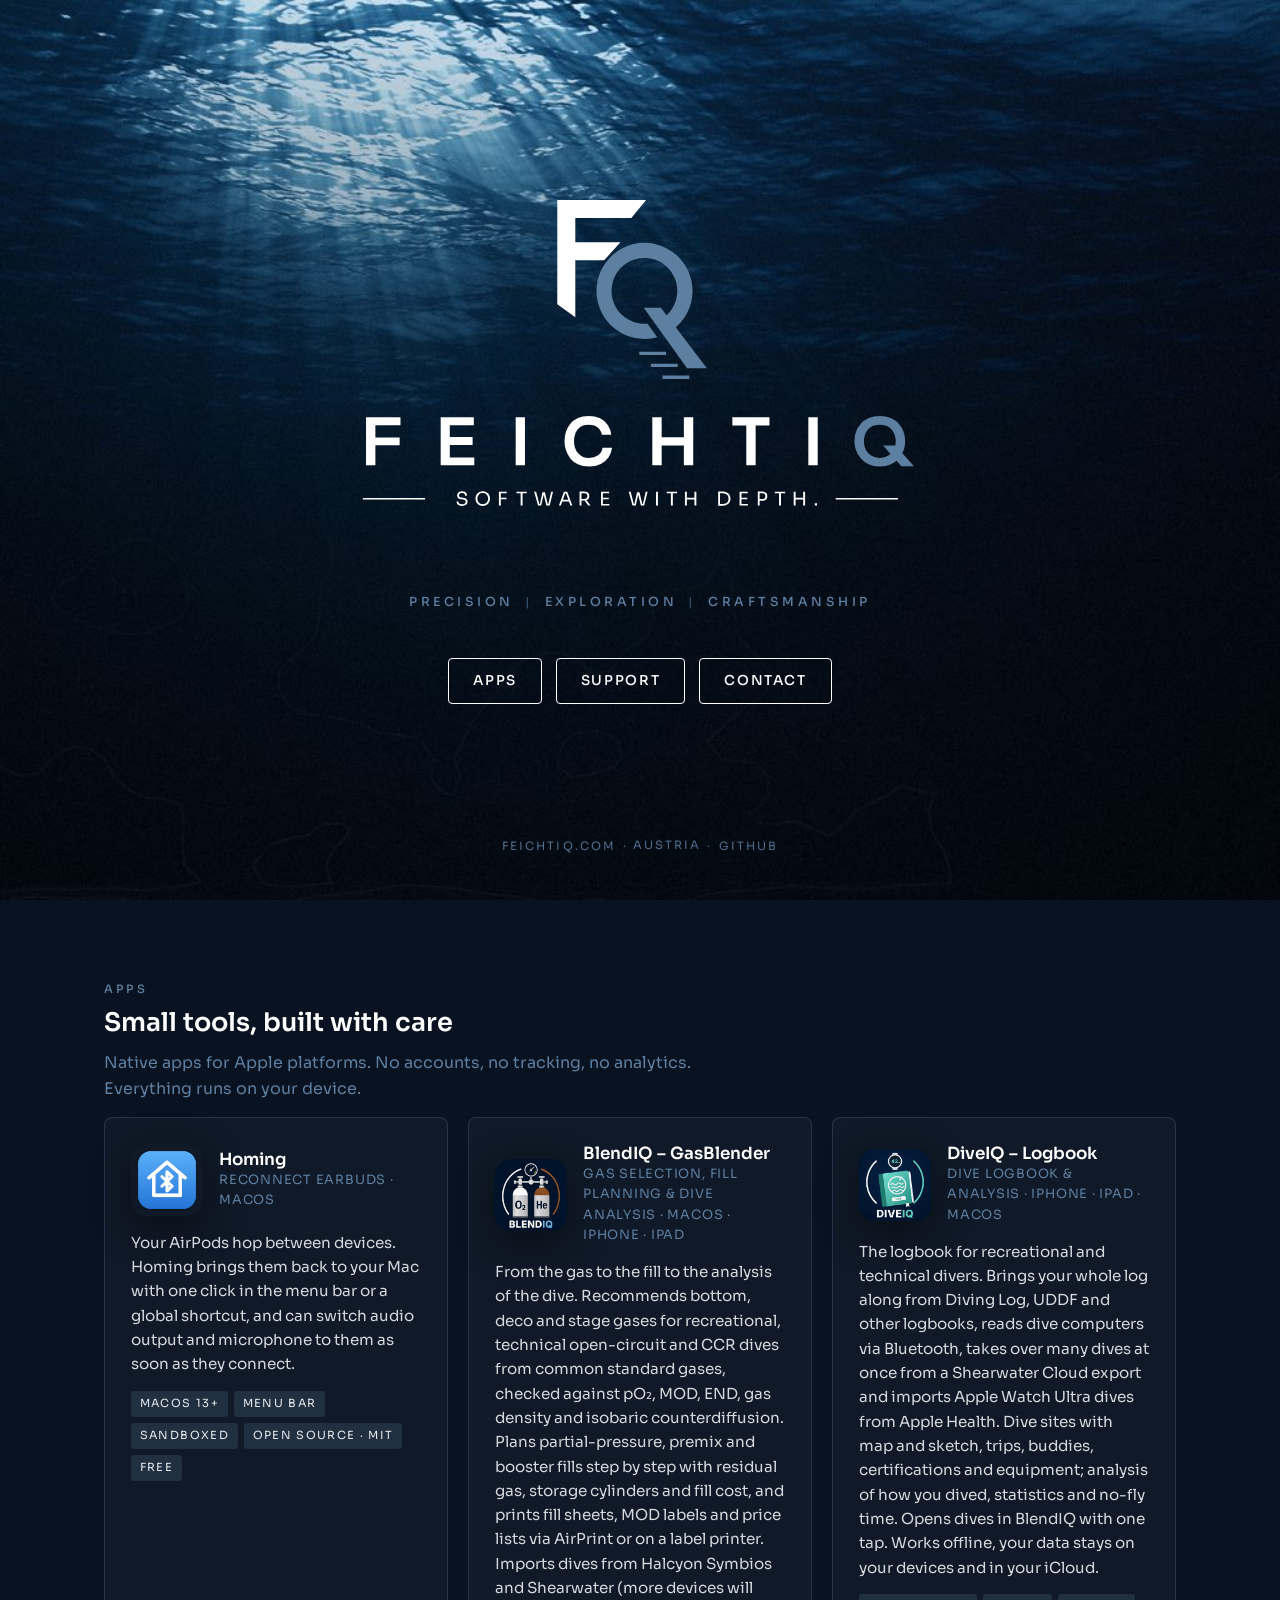
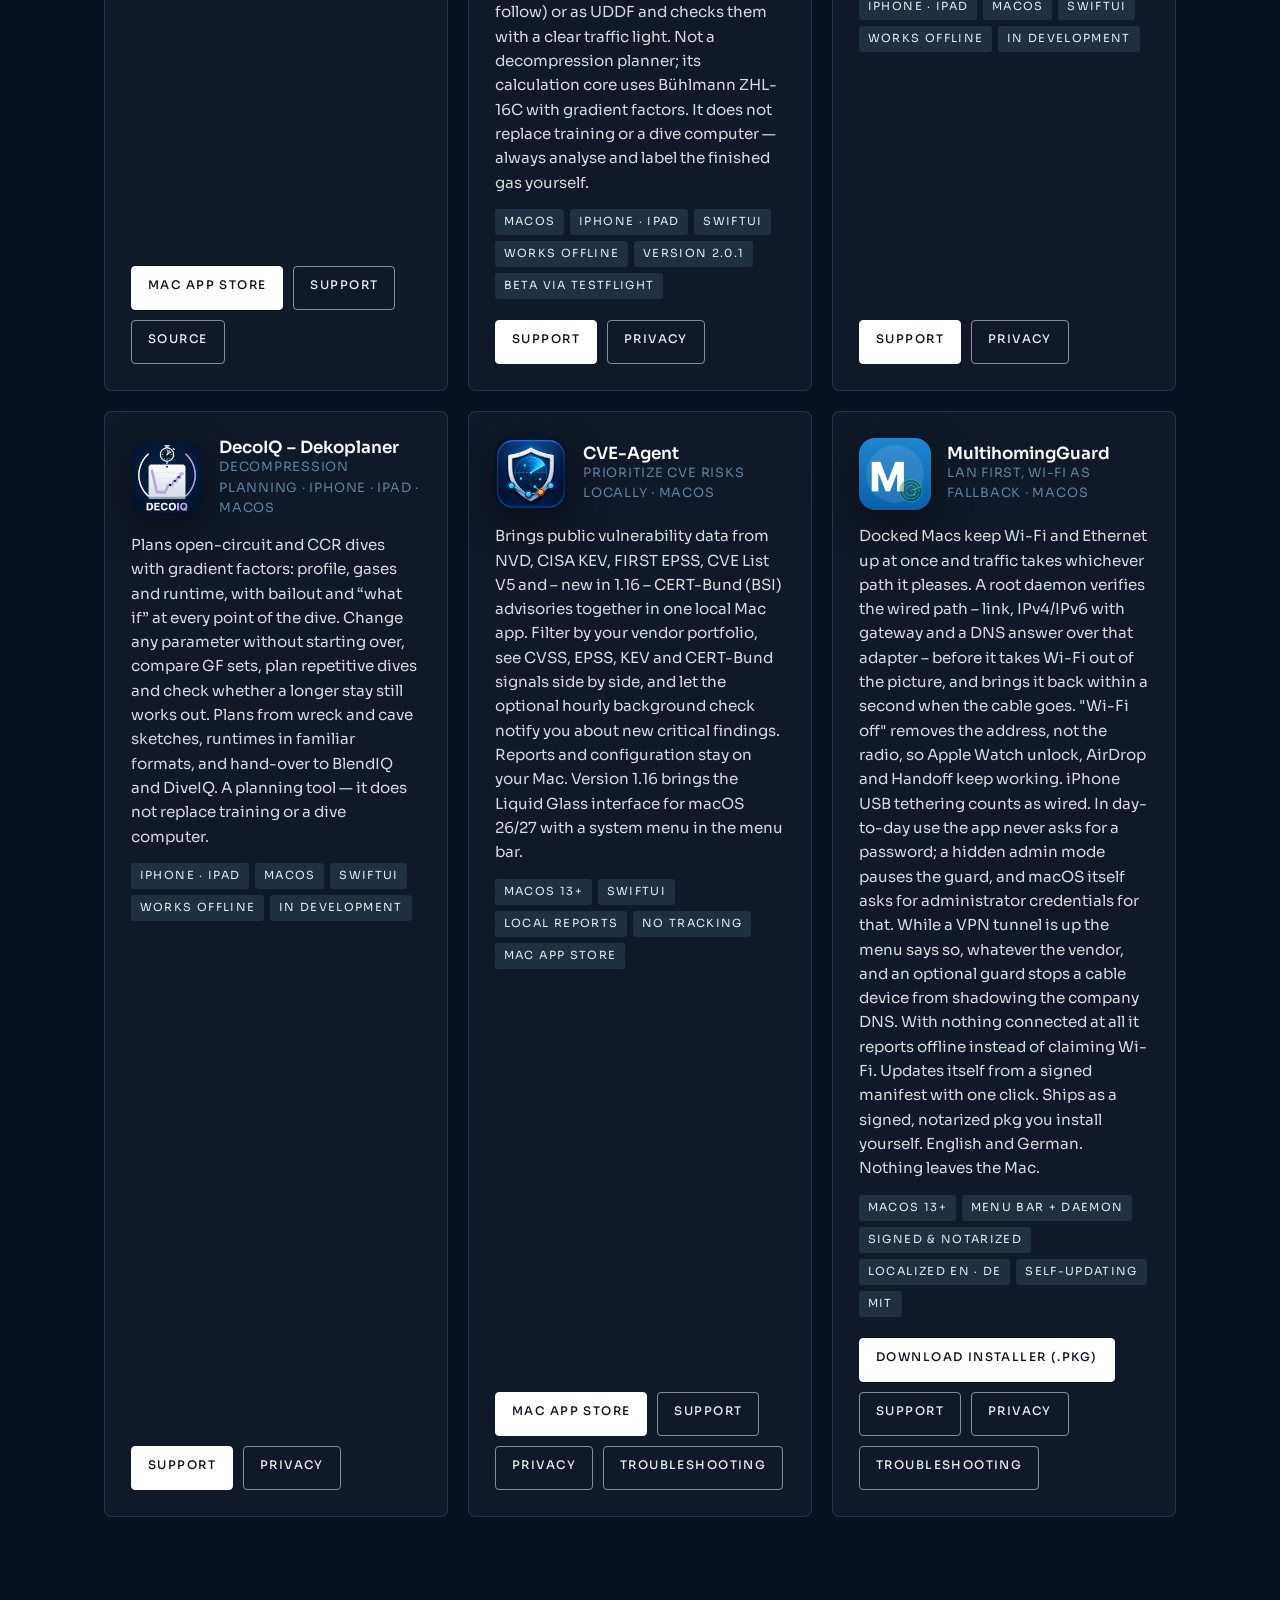
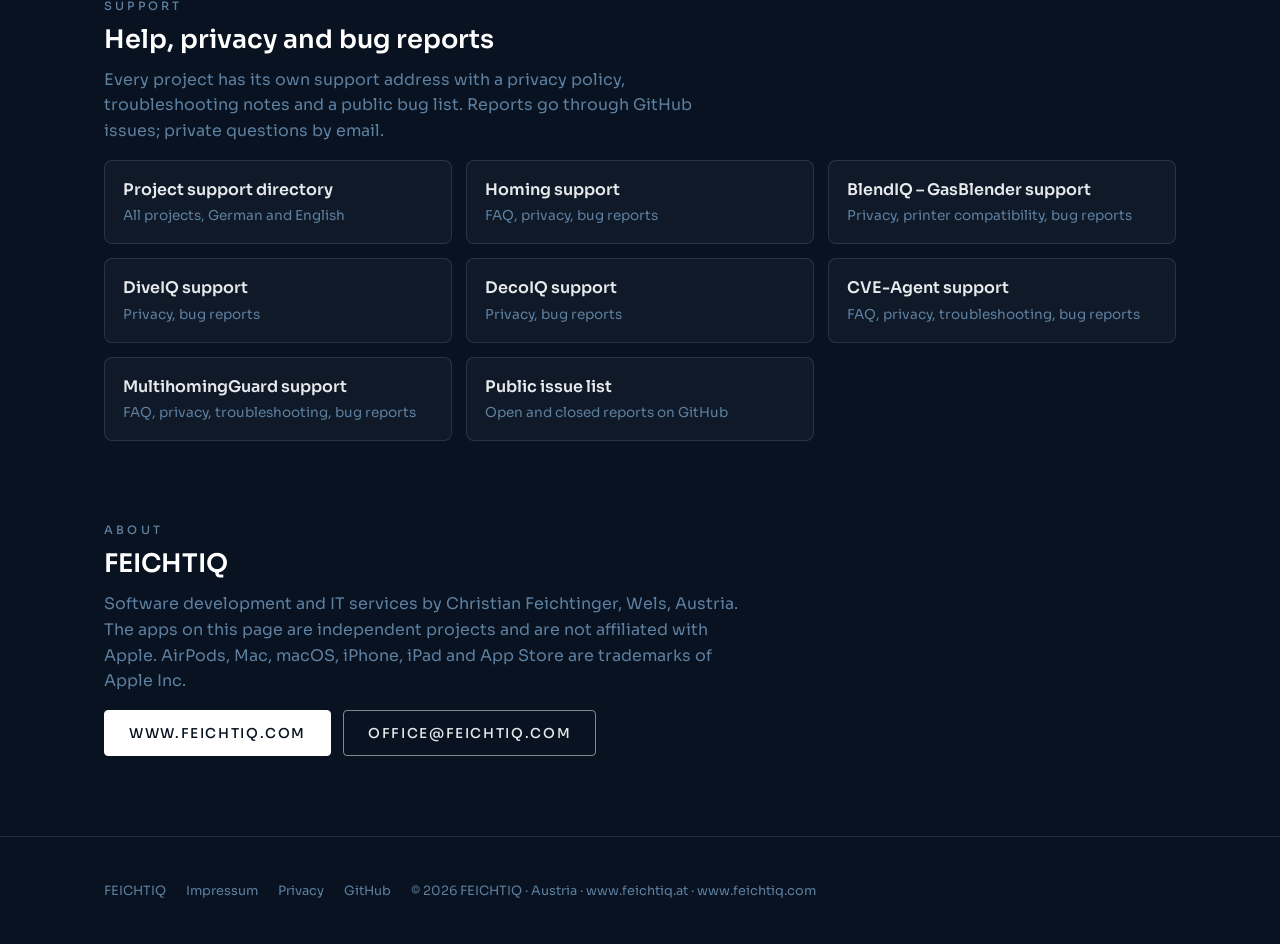
==== commit 3bbf0522: "Apps: BlendIQ – GasBlender 2.0.1, DiveIQ und DecoIQ (in development) Neue Icons, Support- und Privac" ====
--- a/index.html
+++ b/index.html
@@ -4,10 +4,10 @@
 <meta charset="utf-8">
 <meta name="viewport" content="width=device-width,initial-scale=1,viewport-fit=cover">
 <title>FEICHTIQ — Apps by Christian Feichtinger</title>
-<meta name="description" content="FEICHTIQ. Software with depth. Homing, CVE-Agent and MultihomingGuard for macOS, GasBlender for macOS, iPhone and iPad — apps, support and source code by Christian Feichtinger, Austria.">
+<meta name="description" content="FEICHTIQ. Software with depth. Homing, CVE-Agent and MultihomingGuard for macOS, BlendIQ, DiveIQ and DecoIQ for divers on iPhone, iPad and Mac — apps, support and source code by Christian Feichtinger, Austria.">
 <link rel="canonical" href="https://feichti01.github.io/">
 <link rel="icon" href="/favicon.ico" sizes="16x16 32x32 48x48"><link rel="icon" type="image/svg+xml" href="/favicon.svg"><link rel="apple-touch-icon" href="/apple-touch-icon.png"><link rel="manifest" href="/site.webmanifest"><meta name="theme-color" content="#081220">
-<meta property="og:title" content="FEICHTIQ — Apps by Christian Feichtinger"><meta property="og:description" content="Software with depth. Homing, CVE-Agent and MultihomingGuard for macOS, GasBlender for macOS, iPhone and iPad."><meta property="og:image" content="https://feichti01.github.io/img/og-1200x630.jpg"><meta property="og:url" content="https://feichti01.github.io/"><meta name="twitter:card" content="summary_large_image">
+<meta property="og:title" content="FEICHTIQ — Apps by Christian Feichtinger"><meta property="og:description" content="Software with depth. Homing, CVE-Agent and MultihomingGuard for macOS, BlendIQ, DiveIQ and DecoIQ for divers on iPhone, iPad and Mac."><meta property="og:image" content="https://feichti01.github.io/img/og-1200x630.jpg"><meta property="og:url" content="https://feichti01.github.io/"><meta name="twitter:card" content="summary_large_image">
 <link rel="preload" href="/fonts/Sora-var.woff2" as="font" type="font/woff2" crossorigin>
 <link rel="stylesheet" href="/css/site.css?v=20260919">
 </head>
@@ -42,16 +42,42 @@
       </div>
     </article>
 
-    <article class="app" aria-labelledby="gasblender-heading">
+    <article class="app" aria-labelledby="blendiq-heading">
       <div class="head">
-        <img class="icon" src="/img/gasblender-512.png" alt="" width="72" height="72">
-        <div><h3 id="gasblender-heading">GasBlender</h3><div class="sub">Gas selection, fill planning &amp; dive analysis · macOS · iPhone · iPad</div></div>
+        <img class="icon" src="/img/blendiq-512.png" alt="" width="72" height="72">
+        <div><h3 id="blendiq-heading">BlendIQ – GasBlender</h3><div class="sub">Gas selection, fill planning &amp; dive analysis · macOS · iPhone · iPad</div></div>
       </div>
-      <p>Version 2.0.0 — from the gas to the fill to the analysis of the dive. Recommends bottom, deco and stage gases for recreational, technical open-circuit and CCR dives from common standard gases, checked against pO₂, MOD, END, gas density and isobaric counterdiffusion. Plans partial-pressure, premix and booster fills step by step with residual gas, storage cylinders and fill cost, and prints fill sheets, MOD labels and price lists via AirPrint or on a label printer. Imports dives from Halcyon Symbios and Shearwater (more devices will follow) or as UDDF and checks them with a clear traffic light. Not a decompression planner; its calculation core uses Bühlmann ZHL-16C with gradient factors. It does not replace training or a dive computer — always analyse and label the finished gas yourself.</p>
-      <div class="tags"><span>macOS</span><span>iPhone · iPad</span><span>SwiftUI</span><span>Works offline</span><span>Version 2.0.0</span><span>Beta via TestFlight</span></div>
+      <p>From the gas to the fill to the analysis of the dive. Recommends bottom, deco and stage gases for recreational, technical open-circuit and CCR dives from common standard gases, checked against pO₂, MOD, END, gas density and isobaric counterdiffusion. Plans partial-pressure, premix and booster fills step by step with residual gas, storage cylinders and fill cost, and prints fill sheets, MOD labels and price lists via AirPrint or on a label printer. Imports dives from Halcyon Symbios and Shearwater (more devices will follow) or as UDDF and checks them with a clear traffic light. Not a decompression planner; its calculation core uses Bühlmann ZHL-16C with gradient factors. It does not replace training or a dive computer — always analyse and label the finished gas yourself.</p>
+      <div class="tags"><span>macOS</span><span>iPhone · iPad</span><span>SwiftUI</span><span>Works offline</span><span>Version 2.0.1</span><span>Beta via TestFlight</span></div>
       <div class="actions">
         <a class="btn solid" href="https://feichti01.github.io/gasblender/support/en/">Support</a>
         <a class="btn quiet" href="https://feichti01.github.io/gasblender/support/privacy.html#english">Privacy</a>
+      </div>
+    </article>
+
+    <article class="app" aria-labelledby="diveiq-heading">
+      <div class="head">
+        <img class="icon" src="/img/diveiq-512.png" alt="" width="72" height="72">
+        <div><h3 id="diveiq-heading">DiveIQ – Logbook</h3><div class="sub">Dive logbook &amp; analysis · iPhone · iPad · macOS</div></div>
+      </div>
+      <p>The logbook for recreational and technical divers. Brings your whole log along from Diving Log, UDDF and other logbooks, reads dive computers via Bluetooth, takes over many dives at once from a Shearwater Cloud export and imports Apple Watch Ultra dives from Apple Health. Dive sites with map and sketch, trips, buddies, certifications and equipment; analysis of how you dived, statistics and no-fly time. Opens dives in BlendIQ with one tap. Works offline, your data stays on your devices and in your iCloud.</p>
+      <div class="tags"><span>iPhone · iPad</span><span>macOS</span><span>SwiftUI</span><span>Works offline</span><span>In development</span></div>
+      <div class="actions">
+        <a class="btn solid" href="https://feichti01.github.io/support/diveiq/en/">Support</a>
+        <a class="btn quiet" href="https://feichti01.github.io/support/diveiq/privacy.html#english">Privacy</a>
+      </div>
+    </article>
+
+    <article class="app" aria-labelledby="decoiq-heading">
+      <div class="head">
+        <img class="icon" src="/img/decoiq-512.png" alt="" width="72" height="72">
+        <div><h3 id="decoiq-heading">DecoIQ – Dekoplaner</h3><div class="sub">Decompression planning · iPhone · iPad · macOS</div></div>
+      </div>
+      <p>Plans open-circuit and CCR dives with gradient factors: profile, gases and runtime, with bailout and “what if” at every point of the dive. Change any parameter without starting over, compare GF sets, plan repetitive dives and check whether a longer stay still works out. Plans from wreck and cave sketches, runtimes in familiar formats, and hand-over to BlendIQ and DiveIQ. A planning tool — it does not replace training or a dive computer.</p>
+      <div class="tags"><span>iPhone · iPad</span><span>macOS</span><span>SwiftUI</span><span>Works offline</span><span>In development</span></div>
+      <div class="actions">
+        <a class="btn solid" href="https://feichti01.github.io/support/decoiq/en/">Support</a>
+        <a class="btn quiet" href="https://feichti01.github.io/support/decoiq/privacy.html#english">Privacy</a>
       </div>
     </article>
 
@@ -95,7 +121,9 @@
   <div class="links">
     <a href="https://feichti01.github.io/support/"><b>Project support directory</b><span>All projects, German and English</span></a>
     <a href="https://feichti01.github.io/support/homing/en/"><b>Homing support</b><span>FAQ, privacy, bug reports</span></a>
-    <a href="https://feichti01.github.io/gasblender/support/en/"><b>GasBlender support</b><span>Privacy, printer compatibility, bug reports</span></a>
+    <a href="https://feichti01.github.io/gasblender/support/en/"><b>BlendIQ – GasBlender support</b><span>Privacy, printer compatibility, bug reports</span></a>
+    <a href="https://feichti01.github.io/support/diveiq/en/"><b>DiveIQ support</b><span>Privacy, bug reports</span></a>
+    <a href="https://feichti01.github.io/support/decoiq/en/"><b>DecoIQ support</b><span>Privacy, bug reports</span></a>
     <a href="https://feichti01.github.io/support/cveagent/en/"><b>CVE-Agent support</b><span>FAQ, privacy, troubleshooting, bug reports</span></a>
     <a href="https://feichti01.github.io/support/multihomingguard/en/"><b>MultihomingGuard support</b><span>FAQ, privacy, troubleshooting, bug reports</span></a>
     <a href="https://github.com/feichti01/support/issues"><b>Public issue list</b><span>Open and closed reports on GitHub</span></a>
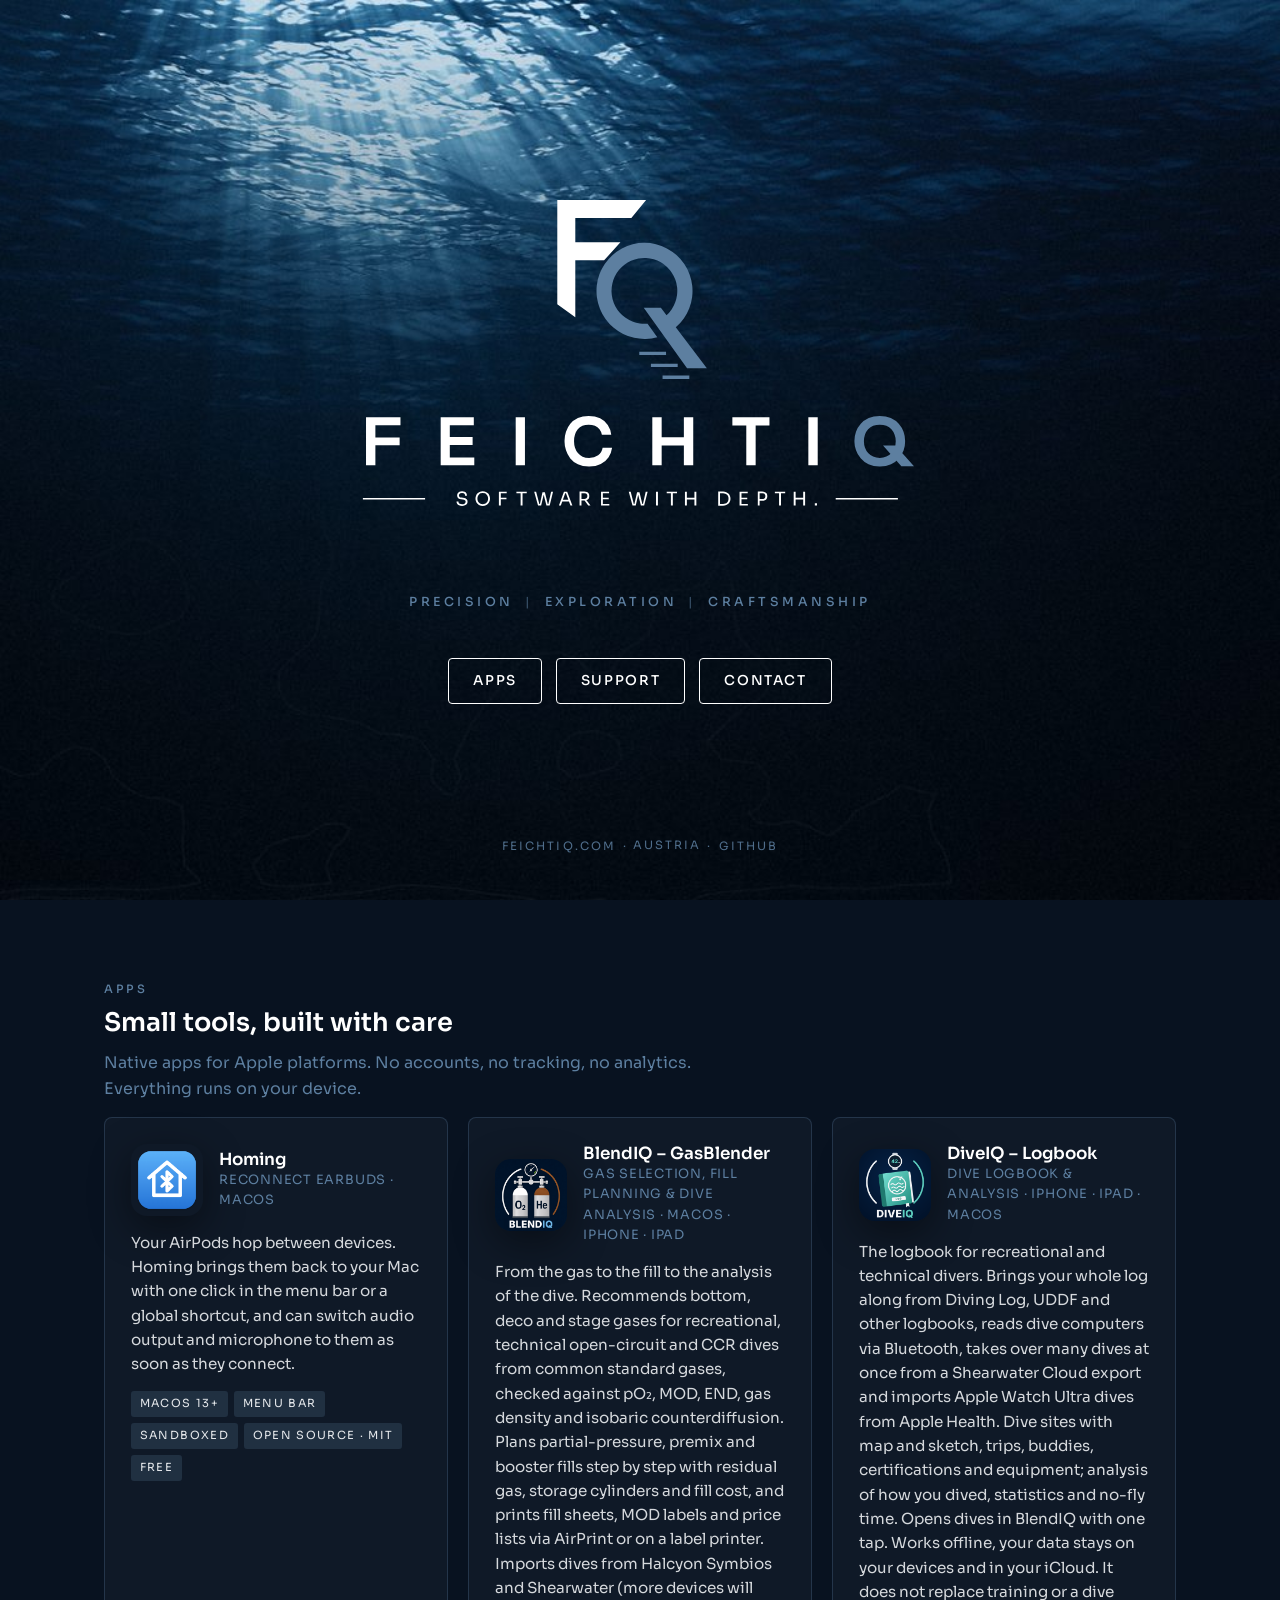
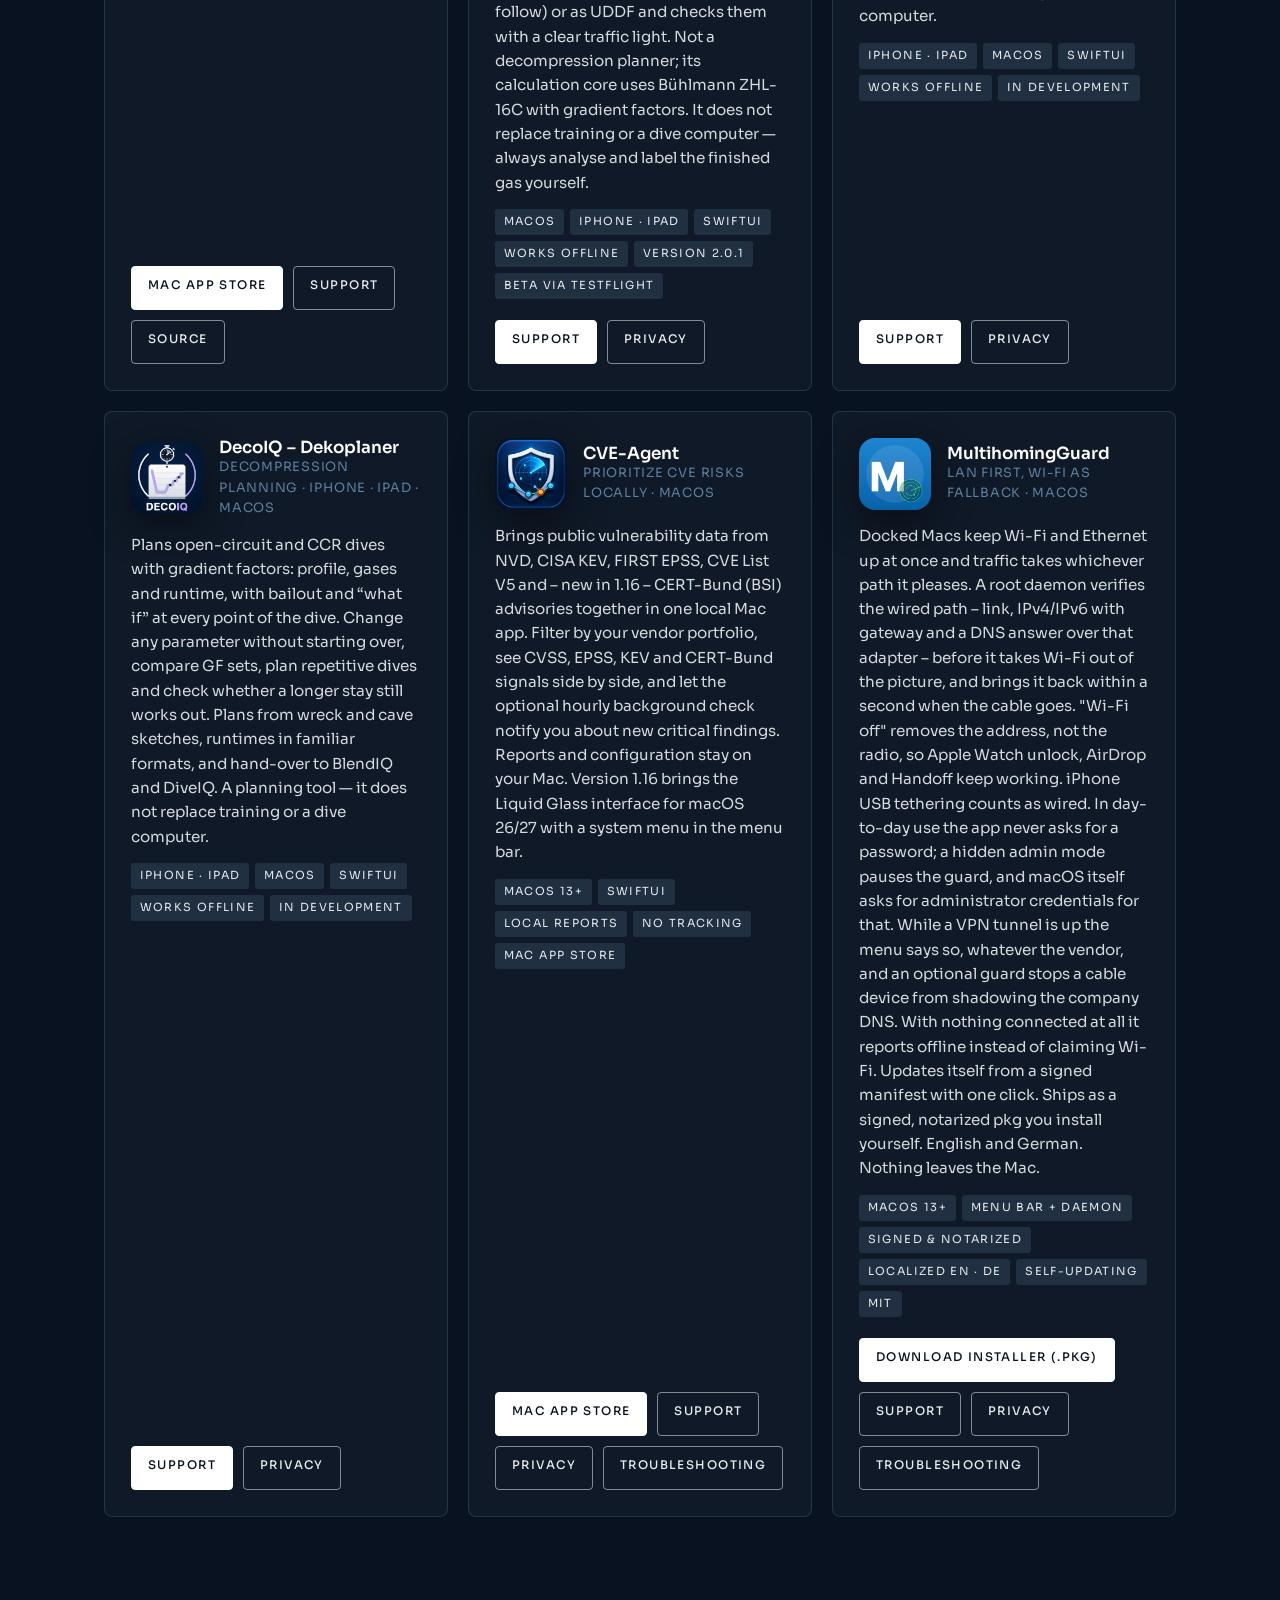
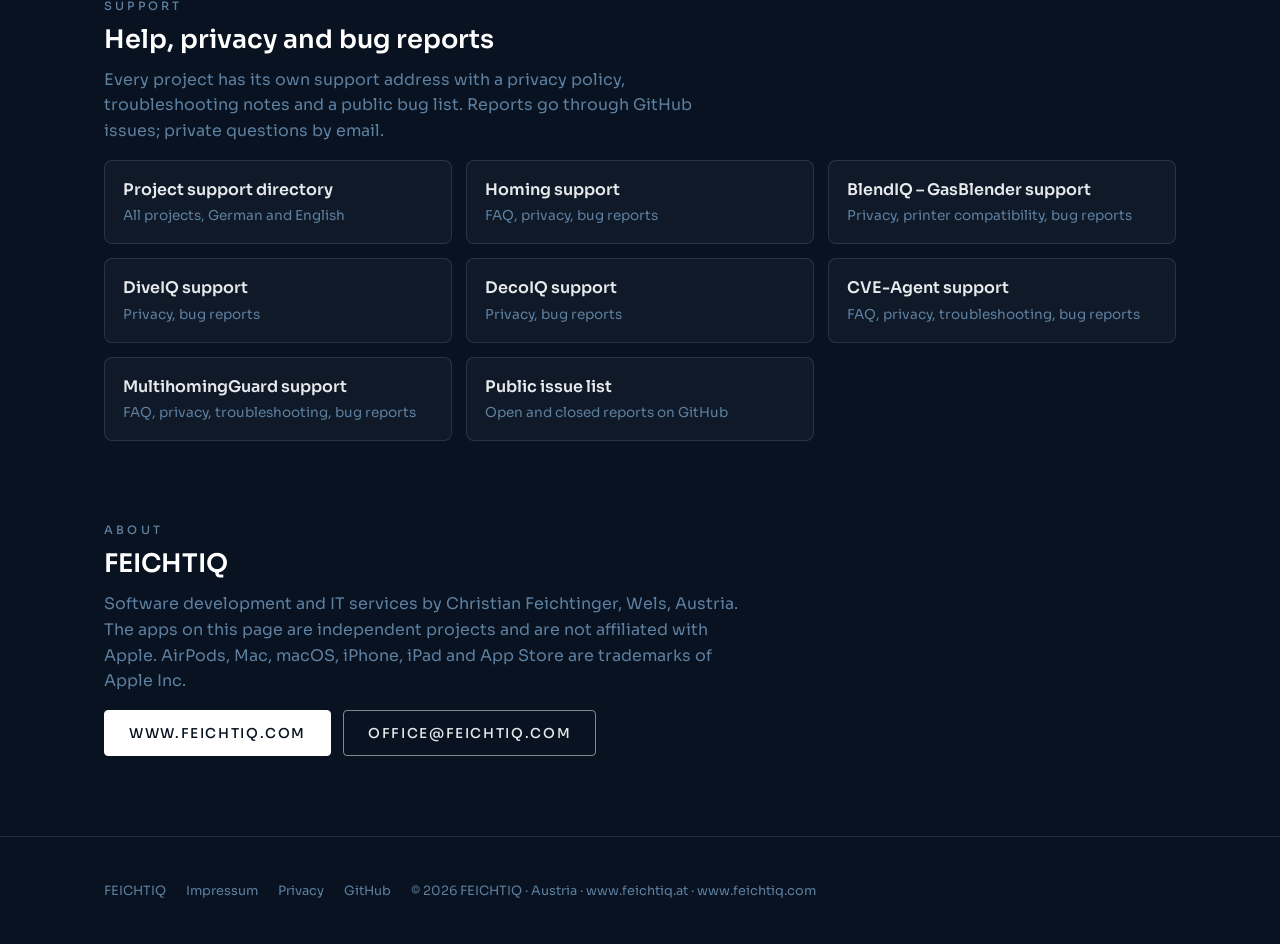
==== commit e1871bad: "DiveIQ-Karte: Sicherheitssatz wie auf www.feichtiq.com Co-Authored-By: Claude Opus 5.5 <noreply@anth" ====
--- a/index.html
+++ b/index.html
@@ -60,7 +60,7 @@
         <img class="icon" src="/img/diveiq-512.png" alt="" width="72" height="72">
         <div><h3 id="diveiq-heading">DiveIQ – Logbook</h3><div class="sub">Dive logbook &amp; analysis · iPhone · iPad · macOS</div></div>
       </div>
-      <p>The logbook for recreational and technical divers. Brings your whole log along from Diving Log, UDDF and other logbooks, reads dive computers via Bluetooth, takes over many dives at once from a Shearwater Cloud export and imports Apple Watch Ultra dives from Apple Health. Dive sites with map and sketch, trips, buddies, certifications and equipment; analysis of how you dived, statistics and no-fly time. Opens dives in BlendIQ with one tap. Works offline, your data stays on your devices and in your iCloud.</p>
+      <p>The logbook for recreational and technical divers. Brings your whole log along from Diving Log, UDDF and other logbooks, reads dive computers via Bluetooth, takes over many dives at once from a Shearwater Cloud export and imports Apple Watch Ultra dives from Apple Health. Dive sites with map and sketch, trips, buddies, certifications and equipment; analysis of how you dived, statistics and no-fly time. Opens dives in BlendIQ with one tap. Works offline, your data stays on your devices and in your iCloud. It does not replace training or a dive computer.</p>
       <div class="tags"><span>iPhone · iPad</span><span>macOS</span><span>SwiftUI</span><span>Works offline</span><span>In development</span></div>
       <div class="actions">
         <a class="btn solid" href="https://feichti01.github.io/support/diveiq/en/">Support</a>
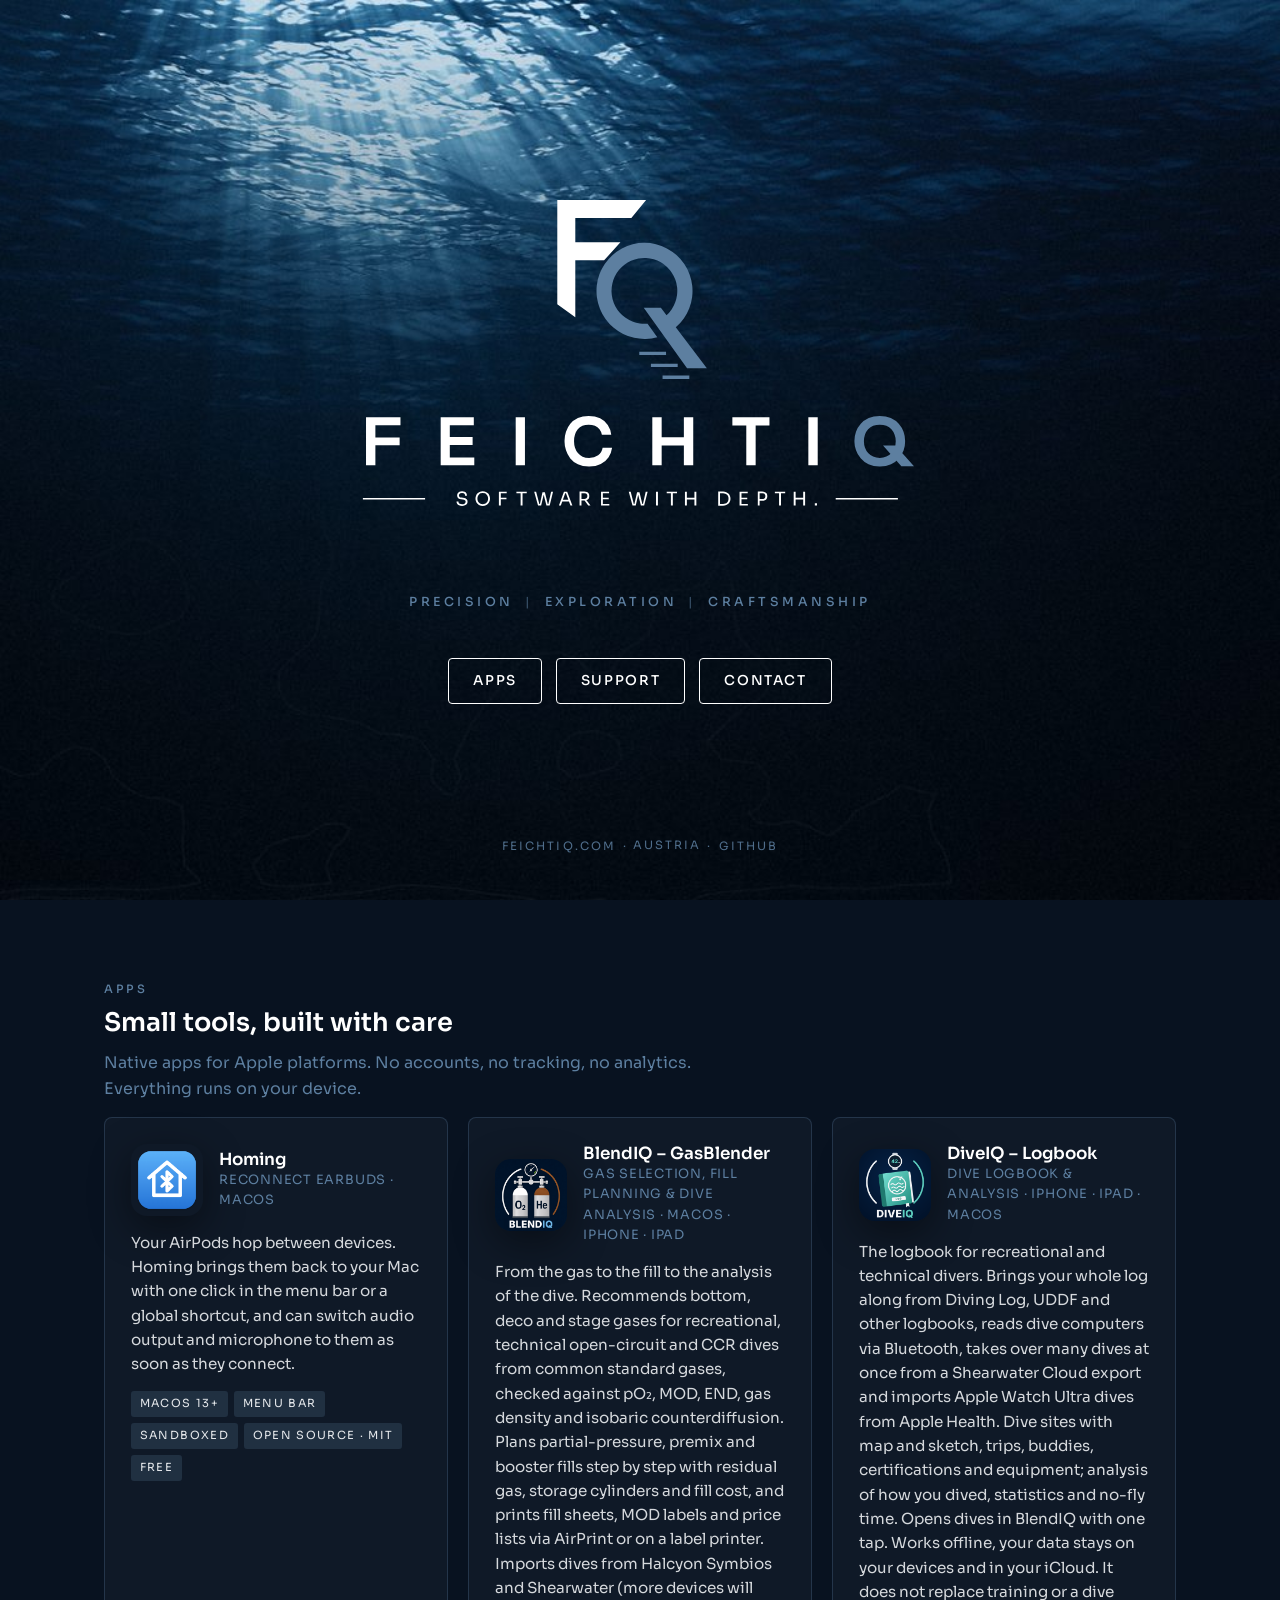
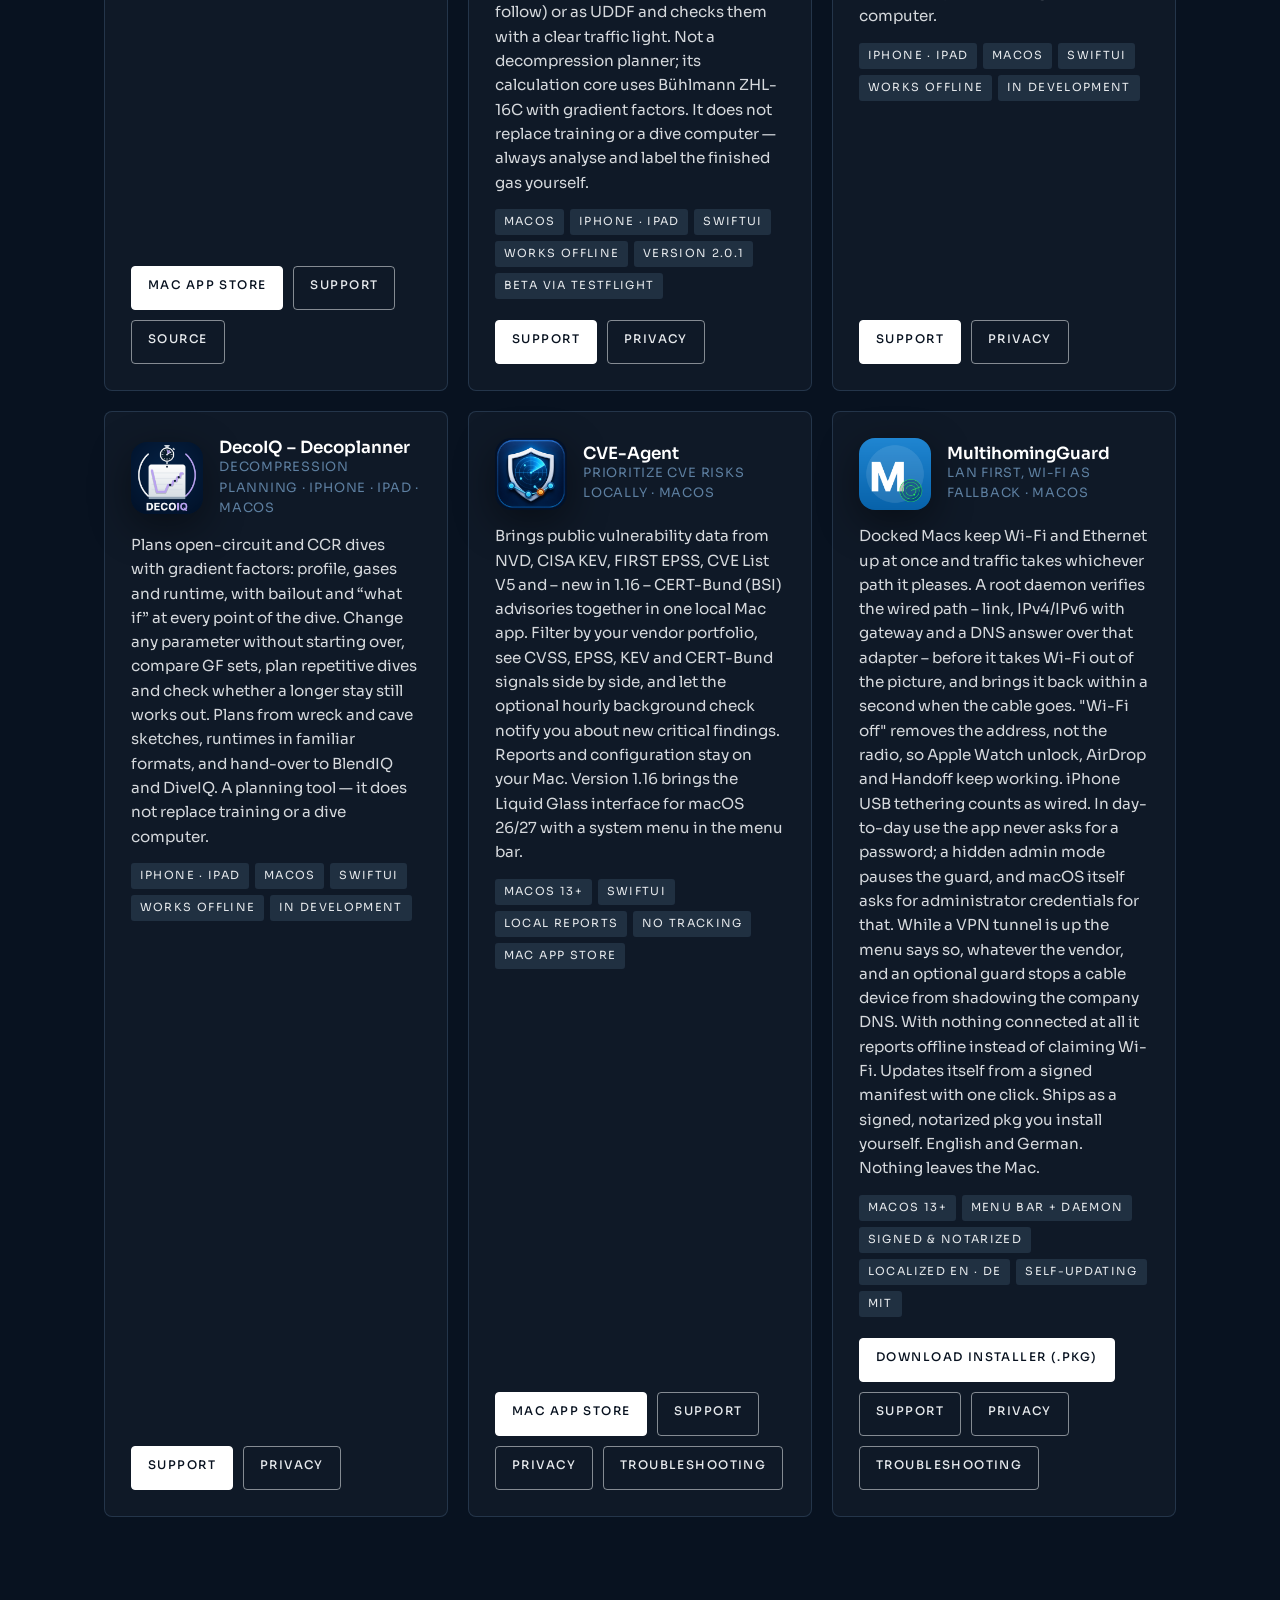
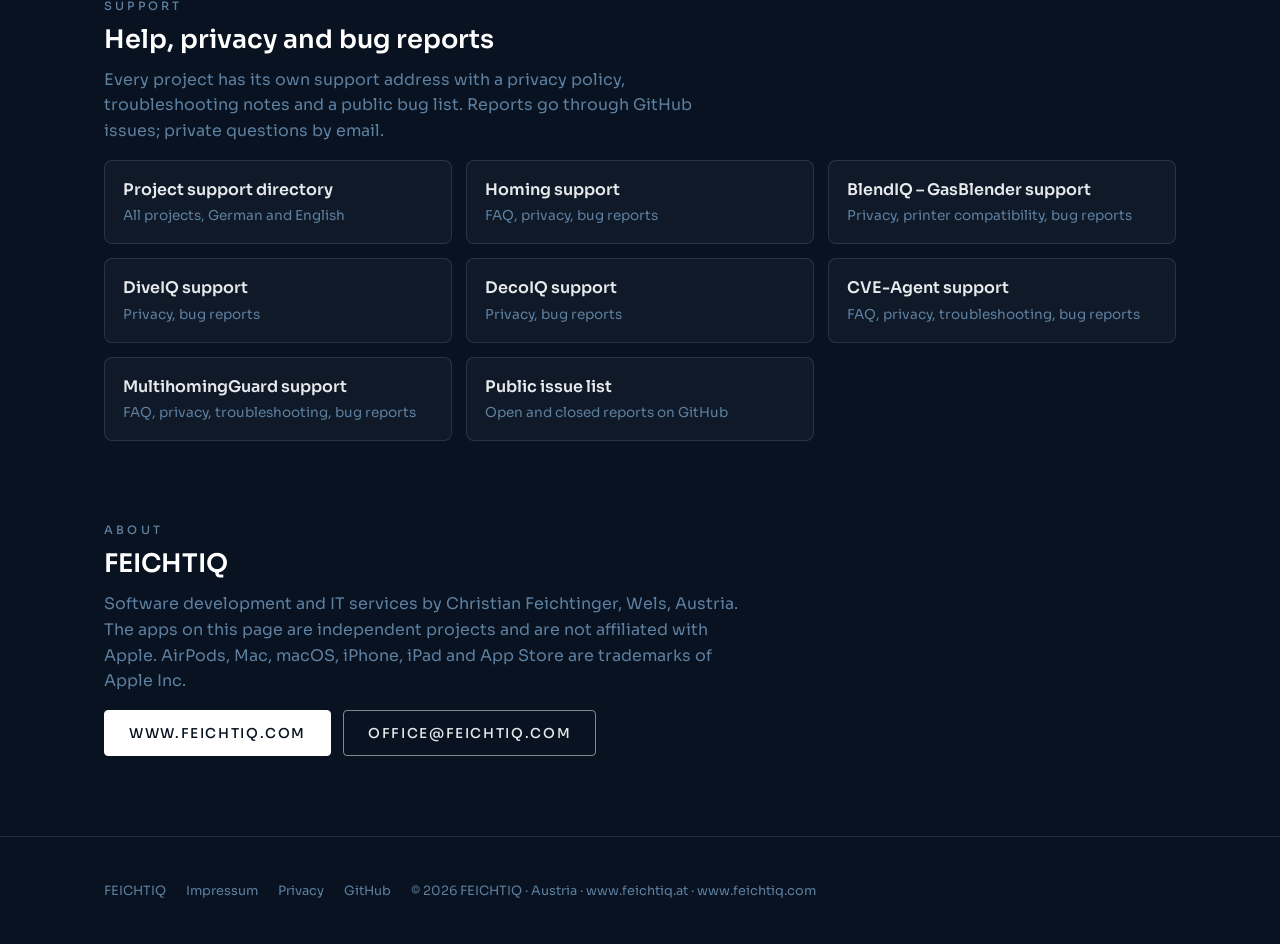
==== commit 66f1f6e7: "Englischer Name: DecoIQ – Decoplanner Co-Authored-By: Claude Opus 5.5 <noreply@anthropic.com> Claude" ====
--- a/index.html
+++ b/index.html
@@ -71,7 +71,7 @@
     <article class="app" aria-labelledby="decoiq-heading">
       <div class="head">
         <img class="icon" src="/img/decoiq-512.png" alt="" width="72" height="72">
-        <div><h3 id="decoiq-heading">DecoIQ – Dekoplaner</h3><div class="sub">Decompression planning · iPhone · iPad · macOS</div></div>
+        <div><h3 id="decoiq-heading">DecoIQ – Decoplanner</h3><div class="sub">Decompression planning · iPhone · iPad · macOS</div></div>
       </div>
       <p>Plans open-circuit and CCR dives with gradient factors: profile, gases and runtime, with bailout and “what if” at every point of the dive. Change any parameter without starting over, compare GF sets, plan repetitive dives and check whether a longer stay still works out. Plans from wreck and cave sketches, runtimes in familiar formats, and hand-over to BlendIQ and DiveIQ. A planning tool — it does not replace training or a dive computer.</p>
       <div class="tags"><span>iPhone · iPad</span><span>macOS</span><span>SwiftUI</span><span>Works offline</span><span>In development</span></div>
